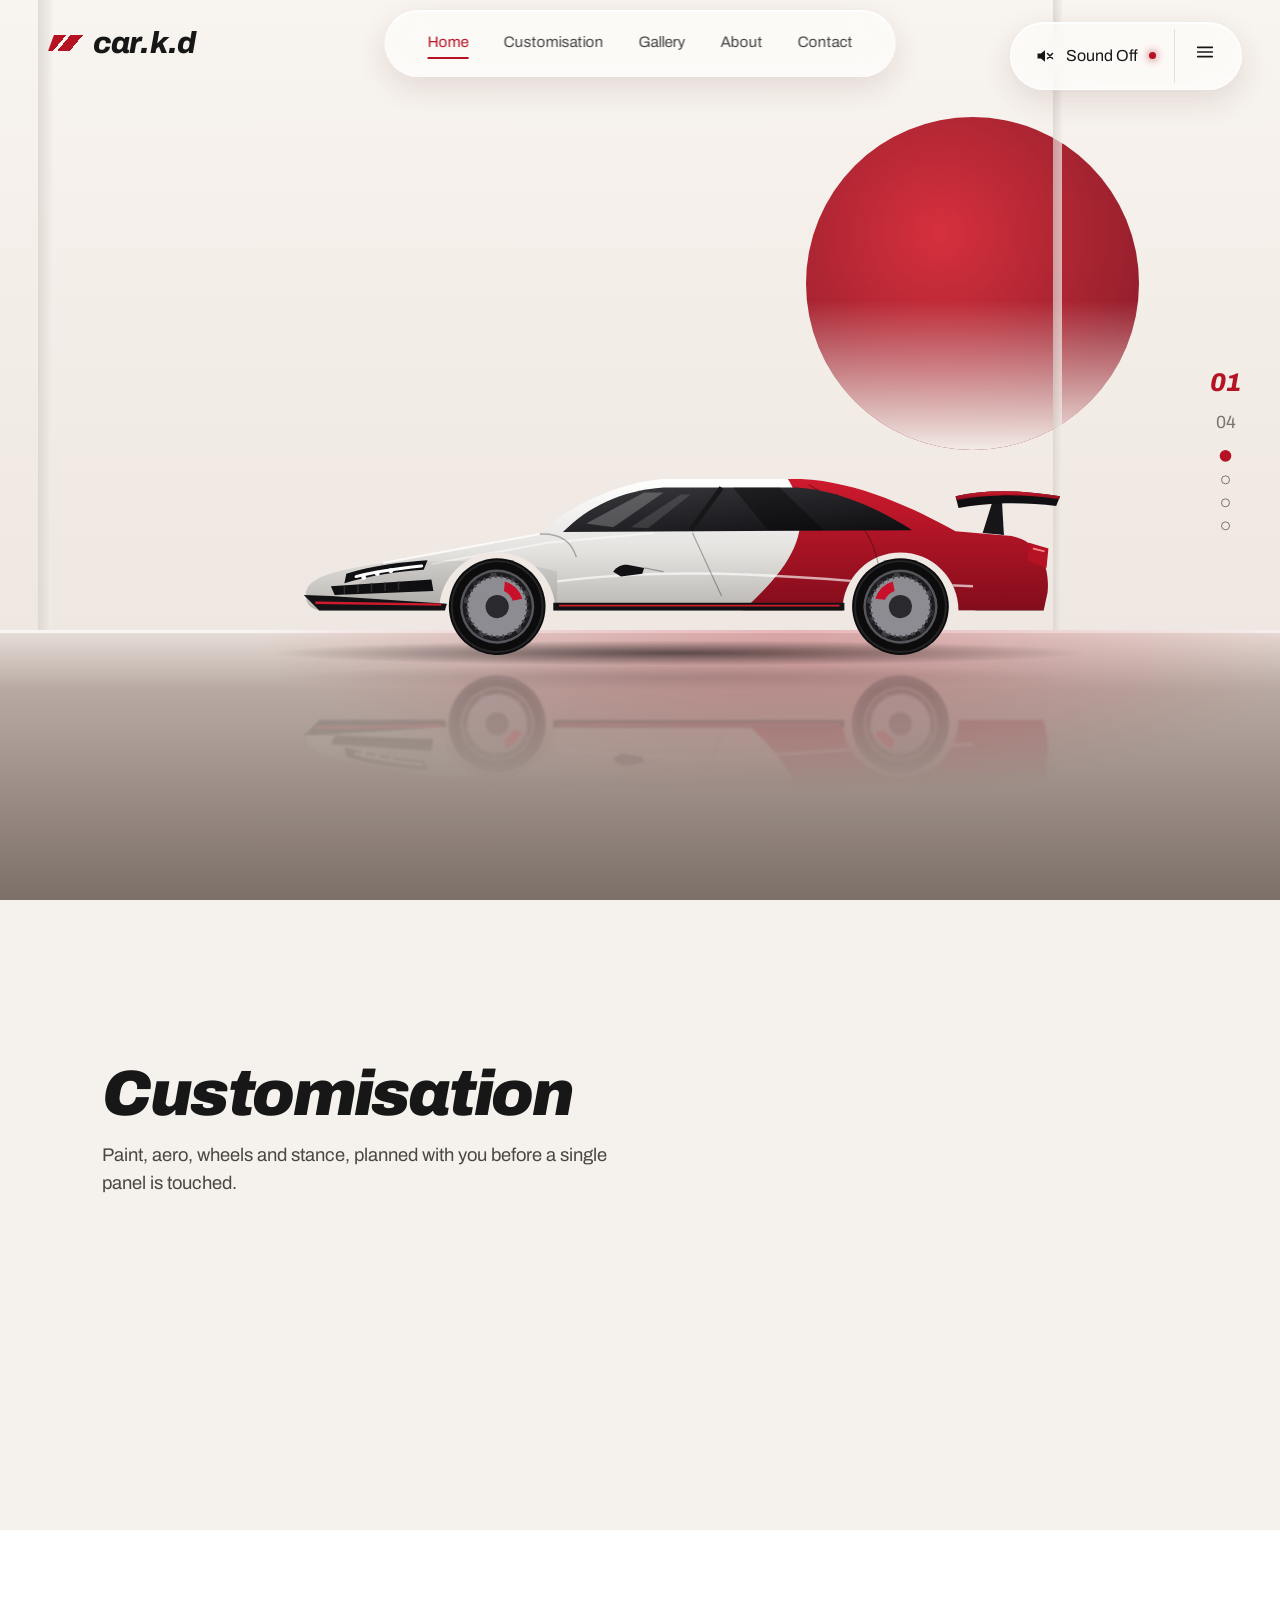
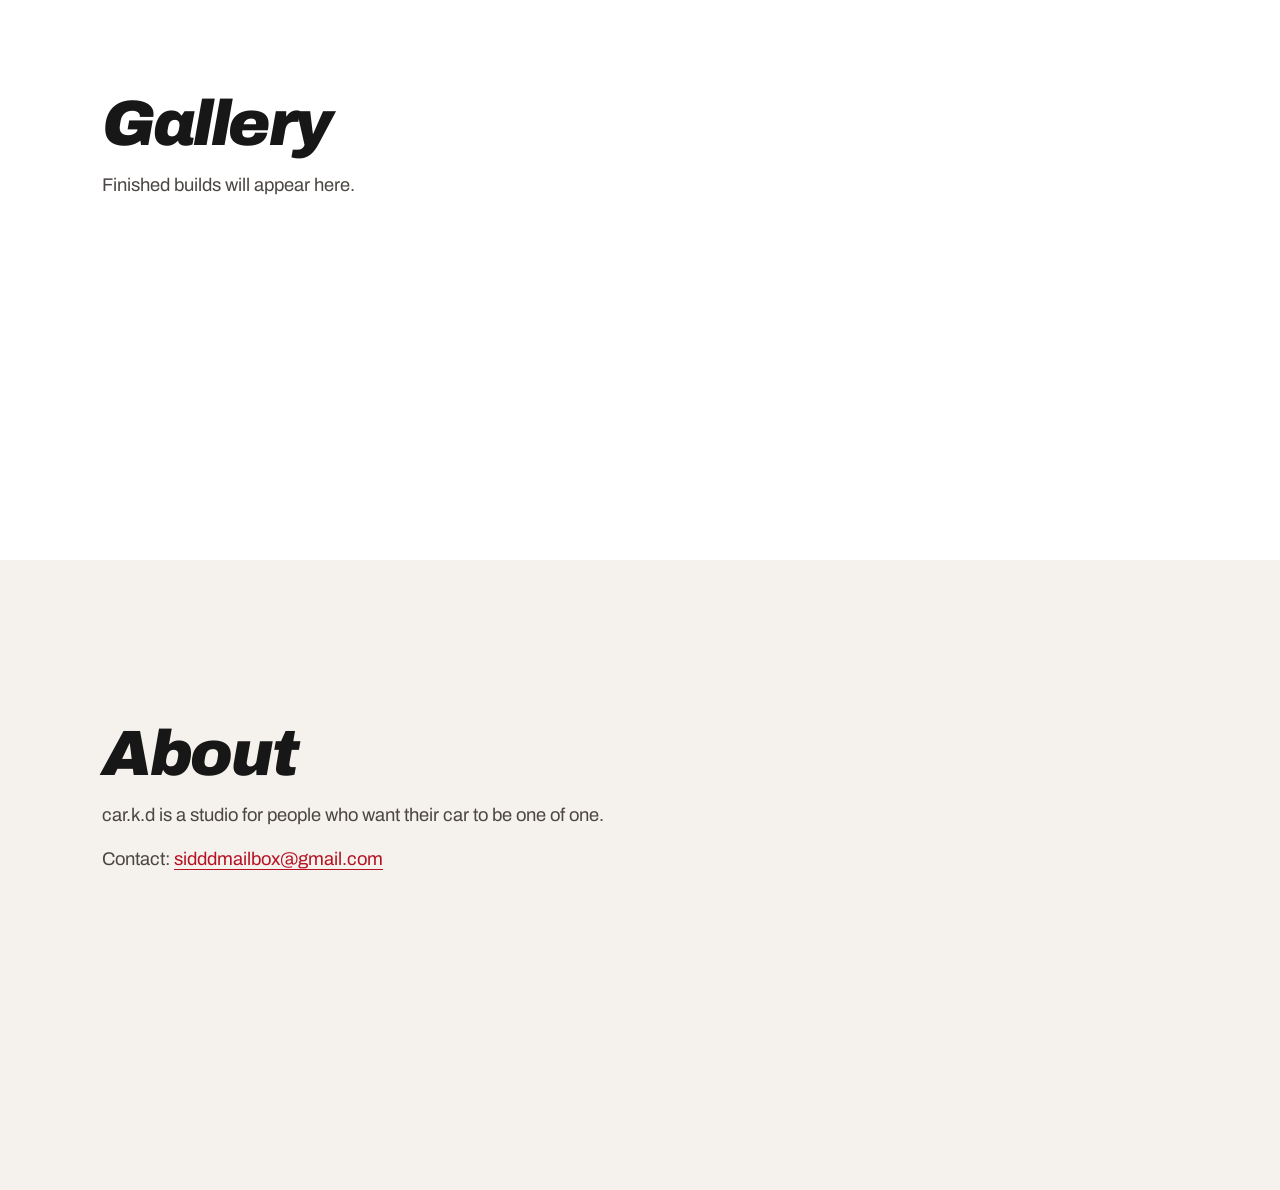
==== car-knovalab-demo/index.html @ 122158b3 "Add files via upload" ====
<!DOCTYPE html>
<html lang="en"><head><meta charset="utf-8"><meta name="viewport" content="width=device-width,initial-scale=1">
<meta name="theme-color" content="#F5F2ED"><link rel="icon" href="assets/favicon.svg" type="image/svg+xml"><link rel="preload" href="assets/car.svg" as="fetch" crossorigin>
<meta property="og:type" content="website"><meta property="og:title" content="car.k.d — Built to stand apart"><meta property="og:description" content="Premium car customisation studio. Transforming ordinary machines into something unmistakably yours."><meta property="og:image" content="assets/hero-reference.png"><meta name="twitter:card" content="summary_large_image">
<title>car.k.d — Built to stand apart</title><meta name="description" content="car.k.d is a premium car customisation studio.">
<link rel="preconnect" href="https://fonts.googleapis.com"><link rel="preconnect" href="https://fonts.gstatic.com" crossorigin>
<link href="https://fonts.googleapis.com/css2?family=Archivo:ital,wght@0,400;0,500;1,800;1,900&family=Archivo+Narrow:wght@500&display=swap" rel="stylesheet">
<link rel="stylesheet" href="style.css"></head>
<body>
<div id="loader" aria-hidden="true"><div class="brand big"><i></i>car.k.d</div><div class="bar"><span></span></div></div>
<header class="top">
<a class="brand" href="#home"><i></i>car.k.d</a>
<nav class="glass nav" aria-label="Main"><a href="#home" class="on">Home</a><a href="#customisation">Customisation</a><a href="#gallery">Gallery</a><a href="#about">About</a><a href="#contact">Contact</a></nav>
</header>
<aside class="glass dock" aria-label="Studio controls">
<button id="sound" class="snd" aria-pressed="false" aria-label="Toggle engine sound" data-audio=""><svg viewBox="0 0 24 24" width="20" height="20" fill="currentColor"><path d="M3 9v6h4l5 4V5L7 9z"/><path id="waves" d="M15 8.5a5 5 0 0 1 0 7M17.5 6a8.5 8.5 0 0 1 0 12" fill="none" stroke="currentColor" stroke-width="1.8" stroke-linecap="round"/><path id="mute" d="M15 9l6 6M21 9l-6 6" stroke="currentColor" stroke-width="1.8" stroke-linecap="round"/></svg><span id="soundLabel">Sound Off</span><b class="live"></b></button>
<button id="menuBtn" class="menu" aria-expanded="false" aria-controls="menu" aria-label="Open menu"><svg viewBox="0 0 24 24" width="22" height="22"><path d="M4 7h16M4 12h16M4 17h16" stroke="currentColor" stroke-width="1.8" stroke-linecap="round"/></svg></button>
</aside>
<div id="menu" class="glass menu-panel" hidden><a href="#home">Home</a><a href="#customisation">Customisation</a><a href="#gallery">Gallery</a><a href="#about">About</a><a href="#contact">Contact</a></div>
<div class="rail" aria-hidden="true"><b id="secNum">01</b><span>04</span><i class="d on"></i><i class="d"></i><i class="d"></i><i class="d"></i></div>

<main>
<section id="home" class="hero" data-sec="0">
<div class="sun"></div><div class="pillar p1"></div><div class="pillar p2"></div><div class="floor"></div>
<div class="copy">
<p class="eyebrow r">Custom&ensp;Upgrade&ensp;Drive</p>
<h1><span class="r">BUILT TO</span><span class="red r">STAND APART.</span></h1>
<p class="sub r">Transforming ordinary machines into something unmistakably yours.</p>
<div class="cta r"><a class="glass btn" href="#customisation">Explore the Craft<i><svg viewBox="0 0 24 24" width="16" height="16"><path d="M9 5l7 7-7 7" fill="none" stroke="#fff" stroke-width="2.4" stroke-linecap="round" stroke-linejoin="round"/></svg></i></a><a class="link" href="#about">Discover more</a></div>
</div>
<div class="stage"><div class="car-wrap" id="carWrap"><div id="car"><img src="assets/car.svg" alt="White and red modified sports coupe" width="900" height="290"></div><div id="car-reflection" aria-hidden="true"></div></div></div>
<div class="glass hud r" aria-label="Vehicle status"><button id="mode" class="cell"><b class="live"></b><small>Drive mode</small><strong id="modeName">Performance</strong></button><div class="cell"><small>Speed</small><strong><span id="speed">0</span> km/h</strong></div><div class="cell"><small>RPM</small><strong id="rpm">800</strong></div></div>
<a class="scroll r" href="#customisation"><span>Scroll to explore</span></a>
</section>
<section id="customisation" class="blk" data-sec="1"><h2>Customisation</h2><p>Paint, aero, wheels and stance, planned with you before a single panel is touched.</p></section>
<section id="gallery" class="blk alt" data-sec="2"><h2>Gallery</h2><p>Finished builds will appear here.</p></section>
<section id="about" class="blk" data-sec="3"><h2>About</h2><p>car.k.d is a studio for people who want their car to be one of one.</p><p id="contact" class="foot">Contact: <a href="mailto:sidddmailbox@gmail.com">sidddmailbox@gmail.com</a></p></section>
</main>
<noscript><style>#loader{display:none}.r{opacity:1;transform:none}</style></noscript>
<script src="script.js" defer></script></body></html>
---- car-knovalab-demo/style.css ----
:root{--ivory:#F5F2ED;--ink:#171717;--red:#B51224;--wine:#6e1420;--grey:#7b746d;--glass:rgba(255,255,255,.55);--bd:rgba(255,255,255,.85)}
*{box-sizing:border-box;margin:0}html{scroll-behavior:smooth}
body{background:var(--ivory);color:var(--ink);font:400 16px/1.5 Archivo,system-ui,sans-serif;overflow-x:hidden}
@media(prefers-reduced-motion:reduce){html{scroll-behavior:auto}}
a{color:inherit;text-decoration:none}button{font:inherit;color:inherit;background:none;border:0;cursor:pointer}
:focus-visible{outline:2px solid var(--red);outline-offset:3px;border-radius:8px}
.glass{background:var(--glass);backdrop-filter:blur(18px) saturate(1.3);-webkit-backdrop-filter:blur(18px) saturate(1.3);border:1px solid var(--bd);box-shadow:0 10px 30px rgba(80,30,30,.12),inset 0 1px 0 #fff,inset 0 -8px 16px rgba(255,255,255,.25)}
.brand{display:flex;align-items:center;gap:.5rem;font:italic 800 1.9rem/1 Archivo;letter-spacing:-.03em}
.brand i{width:34px;height:16px;background:linear-gradient(115deg,var(--red) 0 30%,transparent 30% 40%,var(--red) 40% 70%,transparent 70%);transform:skewX(-20deg)}
.top{position:fixed;inset:0 0 auto;display:flex;align-items:center;justify-content:space-between;padding:28px 4vw;z-index:20;pointer-events:none}
.top>*{pointer-events:auto}
.nav{position:absolute;left:50%;transform:translateX(-50%);display:flex;gap:2.2rem;padding:1.05rem 2.6rem;border-radius:99px;font-size:.95rem}
.nav a{padding:.2rem 0;border-bottom:2px solid transparent;color:#444}.nav a.on{color:var(--red);border-color:var(--red)}
.dock{position:fixed;top:22px;right:3vw;z-index:30;display:flex;align-items:center;border-radius:99px;padding:.35rem}
.snd{display:flex;align-items:center;gap:.7rem;padding:.8rem 1.1rem}.menu{padding:.8rem 1.2rem;border-left:1px solid rgba(0,0,0,.1)}
.live{width:7px;height:7px;border-radius:50%;background:var(--red);box-shadow:0 0 8px var(--red);animation:pulse 1.8s infinite}@keyframes pulse{50%{opacity:.35}}
.snd[aria-pressed=false] #waves,.snd[aria-pressed=true] #mute{display:none}
.menu-panel{position:fixed;top:92px;right:3vw;z-index:30;border-radius:22px;padding:.8rem;display:grid;min-width:210px}.menu-panel[hidden]{display:none}
.menu-panel a{padding:.7rem 1rem;border-radius:12px}.menu-panel a:hover{background:rgba(181,18,36,.08);color:var(--red)}
.rail{position:fixed;right:3vw;top:50%;transform:translateY(-50%);z-index:15;display:grid;justify-items:center;gap:.9rem;color:var(--grey);font-size:1.1rem}
.rail b{color:var(--red);font:italic 800 1.6rem Archivo}.rail .d{width:9px;height:9px;border-radius:50%;border:1.5px solid var(--grey);transition:.3s}.rail .d.on{background:var(--red);border-color:var(--red);transform:scale(1.3)}
.hero{position:relative;height:100vh;min-height:640px;overflow:hidden;background:linear-gradient(#f8f4ef,#efe7e1 70%)}
.sun{position:absolute;right:11vw;top:13vh;width:min(26vw,420px);aspect-ratio:1;border-radius:50%;background:radial-gradient(circle at 40% 35%,#d4202f,#8f0e1d 70%);opacity:.92;filter:blur(.4px)}
.sun::after{content:"";position:absolute;inset:0;border-radius:50%;background:linear-gradient(transparent 55%,#f3ece6 100%)}
.pillar{position:absolute;top:0;bottom:30vh;width:14px;background:linear-gradient(90deg,#d8d1ca,#f2ede8);opacity:.7}.p1{left:3vw}.p2{right:17vw;width:9px}
.floor{position:absolute;inset:auto 0 0;height:30vh;background:linear-gradient(#e9dfd9 0,#b8aaa3 22%,#7d7069 100%);box-shadow:inset 0 3px 0 rgba(255,255,255,.7)}
.floor::before{content:"";position:absolute;inset:0;background:radial-gradient(60% 90% at 62% 0,rgba(181,18,36,.28),transparent 70%)}
.copy{position:absolute;left:4vw;top:19vh;z-index:3;max-width:min(52vw,760px)}
.eyebrow{font:500 .85rem 'Archivo Narrow',Archivo;letter-spacing:.5em;text-transform:uppercase;color:#4b4642;margin-bottom:1rem}
h1{font:italic 900 clamp(3.4rem,8.4vw,8.4rem)/.9 Archivo;letter-spacing:-.045em}h1 span{display:block}.red{color:var(--red)}
.sub{margin-top:1.6rem;max-width:23rem;font-size:1.3rem;line-height:1.35;color:#3a3532}
.cta{display:flex;align-items:center;gap:1.8rem;margin-top:2.2rem}
.btn{display:flex;align-items:center;gap:1.6rem;padding:.8rem .8rem .8rem 2rem;border-radius:99px;font-weight:500}
.btn i{display:grid;place-items:center;width:42px;height:42px;border-radius:50%;background:var(--red);transition:transform .25s}.btn:hover i{transform:translateX(4px)}
.link{border-bottom:1px solid currentColor;padding-bottom:2px;color:#4b4642}
.stage{position:absolute;inset:0;z-index:2;pointer-events:none}
.car-wrap{position:absolute;right:-1vw;bottom:calc(30vh - 38px);width:min(68vw,1150px);will-change:transform}
#car svg,#car-reflection svg{display:block;width:100%;height:auto}
#car{transform-origin:70% 100%}
#car-reflection{position:absolute;left:0;right:0;top:calc(100% - 6px);transform:scaleY(-1);opacity:.26;filter:blur(1.2px);-webkit-mask-image:linear-gradient(transparent 55%,#000);mask-image:linear-gradient(transparent 55%,#000)}
.hud{position:absolute;left:3.5vw;bottom:7.5vh;z-index:4;display:flex;border-radius:99px;padding:.7rem 1.2rem}
.cell{display:grid;gap:0;padding:.2rem 1.5rem;text-align:left;border-left:1px solid rgba(0,0,0,.1);position:relative}.cell:first-child{border:0;padding-left:1.6rem}
.cell small{font-size:.68rem;color:var(--grey);letter-spacing:.08em;text-transform:uppercase}.cell strong{font-weight:500;font-variant-numeric:tabular-nums}
.cell .live{position:absolute;left:0;top:50%}
.scroll{position:absolute;left:50%;bottom:3vh;transform:translateX(-50%);z-index:4;display:flex;align-items:center;gap:1.4rem;width:min(60vw,820px);font-size:.72rem;letter-spacing:.3em;text-transform:uppercase;color:#f2e9e4}
.scroll::before,.scroll::after{content:"";flex:1;height:1px;background:rgba(255,255,255,.55)}.scroll::after{background:linear-gradient(90deg,rgba(255,255,255,.55),var(--red))}
.blk{min-height:70vh;padding:18vh 8vw 10vh;display:grid;align-content:start;gap:1rem}.blk.alt{background:#fff}
.blk h2{font:italic 900 clamp(2.4rem,5vw,4.5rem)/1 Archivo;letter-spacing:-.04em}.blk p{max-width:34rem;color:#4b4642;font-size:1.15rem}.foot a{color:var(--red);border-bottom:1px solid}
/* load + reveal */
#loader{position:fixed;inset:0;z-index:100;background:var(--ivory);display:grid;place-content:center;gap:1.4rem;justify-items:center;transition:opacity .5s,visibility .5s}
#loader.out{opacity:0;visibility:hidden}.brand.big{font-size:3rem}
.bar{width:140px;height:2px;background:rgba(0,0,0,.1);overflow:hidden}.bar span{display:block;height:100%;width:40%;background:var(--red);animation:ld 1s infinite ease-in-out}@keyframes ld{from{transform:translateX(-100%)}to{transform:translateX(260%)}}
.r{opacity:0;transform:translateY(22px);transition:opacity .8s cubic-bezier(.2,.7,.2,1),transform .8s cubic-bezier(.2,.7,.2,1)}
.typed .r{opacity:1;transform:none}.typed h1 span:nth-child(2){transition-delay:.12s}.typed .sub{transition-delay:.25s}.typed .cta{transition-delay:.38s}.typed .hud{transition-delay:.5s}.typed .scroll{transition-delay:.6s}
.noanim .r,.noanim #loader{transition:none}
@media(max-width:900px){
.nav{display:none}.rail{display:none}.top{padding:20px 5vw}.brand{font-size:1.5rem}
.copy{top:14vh;max-width:90vw}h1{font-size:clamp(3rem,15vw,5.5rem)}.sub{font-size:1.05rem;margin-top:1rem}.cta{margin-top:1.4rem}
.car-wrap{width:132vw;right:-24vw;bottom:calc(30vh - 20px)}.sun{width:52vw;right:-8vw;top:30vh}
.snd span{display:none}.snd{padding:.75rem .9rem}.hud{left:50%;transform:translateX(-50%);bottom:9vh;padding:.5rem .4rem;white-space:nowrap}.typed .hud{transform:translateX(-50%)}.hud.r{transform:translate(-50%,22px)}.cell{padding:.1rem .9rem}
.scroll{width:80vw}}

#car img{display:block;width:100%;height:auto}
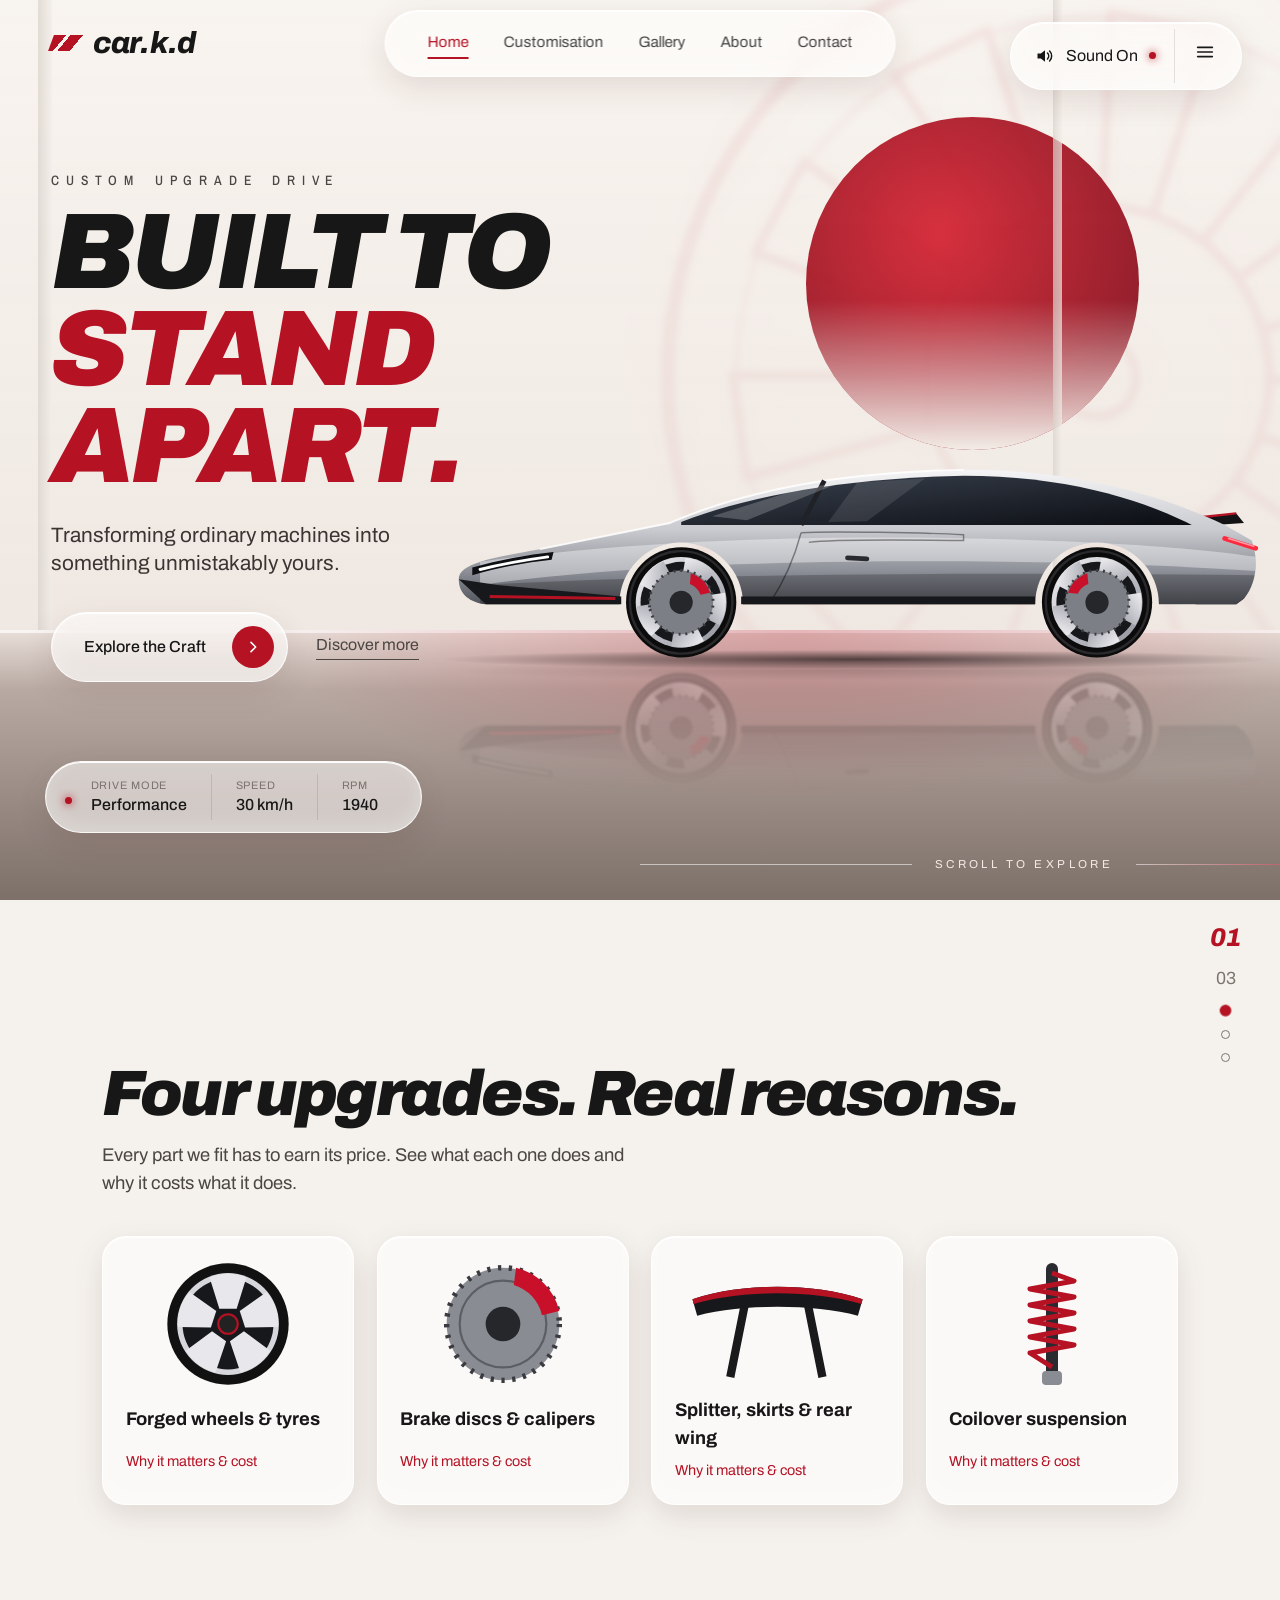
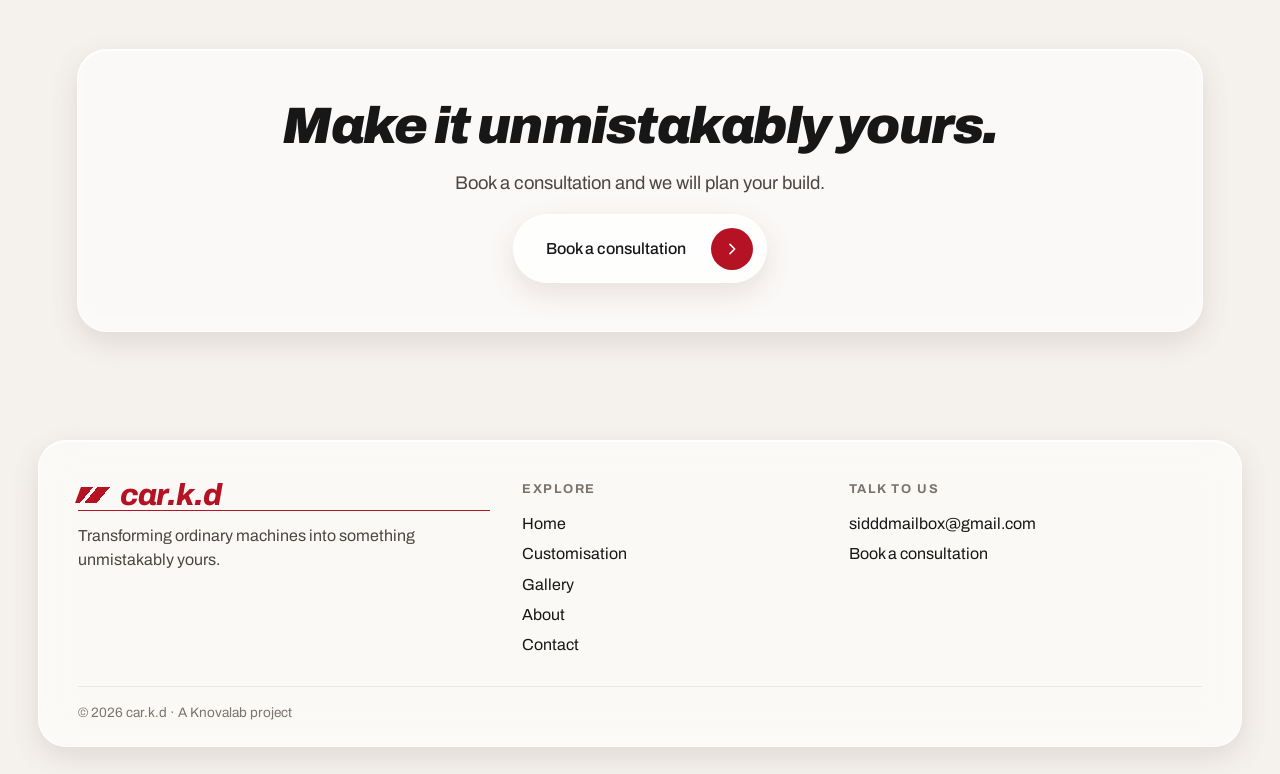
==== commit f6103a3e: "Add files via upload" ====
--- a/car-knovalab-demo/index.html
+++ b/car-knovalab-demo/index.html
@@ -1,40 +1,26 @@
 <!DOCTYPE html>
-<html lang="en"><head><meta charset="utf-8"><meta name="viewport" content="width=device-width,initial-scale=1">
-<meta name="theme-color" content="#F5F2ED"><link rel="icon" href="assets/favicon.svg" type="image/svg+xml"><link rel="preload" href="assets/car.svg" as="fetch" crossorigin>
-<meta property="og:type" content="website"><meta property="og:title" content="car.k.d — Built to stand apart"><meta property="og:description" content="Premium car customisation studio. Transforming ordinary machines into something unmistakably yours."><meta property="og:image" content="assets/hero-reference.png"><meta name="twitter:card" content="summary_large_image">
-<title>car.k.d — Built to stand apart</title><meta name="description" content="car.k.d is a premium car customisation studio.">
+<html lang="en"><head><meta charset="utf-8"><meta name="viewport" content="width=device-width,initial-scale=1,viewport-fit=cover">
+<title>car.k.d — Built to stand apart</title><meta name="description" content="Premium car customisation studio. Transforming ordinary machines into something unmistakably yours."><meta name="theme-color" content="#F5F2ED">
+<link rel="icon" href="assets/favicon.svg" type="image/svg+xml">
+<meta property="og:type" content="website"><meta property="og:title" content="car.k.d — Built to stand apart"><meta property="og:description" content="Premium car customisation studio. Transforming ordinary machines into something unmistakably yours."><meta property="og:image" content="assets/hero-reference.png">
 <link rel="preconnect" href="https://fonts.googleapis.com"><link rel="preconnect" href="https://fonts.gstatic.com" crossorigin>
 <link href="https://fonts.googleapis.com/css2?family=Archivo:ital,wght@0,400;0,500;1,800;1,900&family=Archivo+Narrow:wght@500&display=swap" rel="stylesheet">
-<link rel="stylesheet" href="style.css"></head>
-<body>
-<div id="loader" aria-hidden="true"><div class="brand big"><i></i>car.k.d</div><div class="bar"><span></span></div></div>
-<header class="top">
-<a class="brand" href="#home"><i></i>car.k.d</a>
-<nav class="glass nav" aria-label="Main"><a href="#home" class="on">Home</a><a href="#customisation">Customisation</a><a href="#gallery">Gallery</a><a href="#about">About</a><a href="#contact">Contact</a></nav>
-</header>
-<aside class="glass dock" aria-label="Studio controls">
-<button id="sound" class="snd" aria-pressed="false" aria-label="Toggle engine sound" data-audio=""><svg viewBox="0 0 24 24" width="20" height="20" fill="currentColor"><path d="M3 9v6h4l5 4V5L7 9z"/><path id="waves" d="M15 8.5a5 5 0 0 1 0 7M17.5 6a8.5 8.5 0 0 1 0 12" fill="none" stroke="currentColor" stroke-width="1.8" stroke-linecap="round"/><path id="mute" d="M15 9l6 6M21 9l-6 6" stroke="currentColor" stroke-width="1.8" stroke-linecap="round"/></svg><span id="soundLabel">Sound Off</span><b class="live"></b></button>
-<button id="menuBtn" class="menu" aria-expanded="false" aria-controls="menu" aria-label="Open menu"><svg viewBox="0 0 24 24" width="22" height="22"><path d="M4 7h16M4 12h16M4 17h16" stroke="currentColor" stroke-width="1.8" stroke-linecap="round"/></svg></button>
-</aside>
-<div id="menu" class="glass menu-panel" hidden><a href="#home">Home</a><a href="#customisation">Customisation</a><a href="#gallery">Gallery</a><a href="#about">About</a><a href="#contact">Contact</a></div>
-<div class="rail" aria-hidden="true"><b id="secNum">01</b><span>04</span><i class="d on"></i><i class="d"></i><i class="d"></i><i class="d"></i></div>
-
-<main>
-<section id="home" class="hero" data-sec="0">
-<div class="sun"></div><div class="pillar p1"></div><div class="pillar p2"></div><div class="floor"></div>
-<div class="copy">
-<p class="eyebrow r">Custom&ensp;Upgrade&ensp;Drive</p>
-<h1><span class="r">BUILT TO</span><span class="red r">STAND APART.</span></h1>
-<p class="sub r">Transforming ordinary machines into something unmistakably yours.</p>
-<div class="cta r"><a class="glass btn" href="#customisation">Explore the Craft<i><svg viewBox="0 0 24 24" width="16" height="16"><path d="M9 5l7 7-7 7" fill="none" stroke="#fff" stroke-width="2.4" stroke-linecap="round" stroke-linejoin="round"/></svg></i></a><a class="link" href="#about">Discover more</a></div>
-</div>
-<div class="stage"><div class="car-wrap" id="carWrap"><div id="car"><img src="assets/car.svg" alt="White and red modified sports coupe" width="900" height="290"></div><div id="car-reflection" aria-hidden="true"></div></div></div>
-<div class="glass hud r" aria-label="Vehicle status"><button id="mode" class="cell"><b class="live"></b><small>Drive mode</small><strong id="modeName">Performance</strong></button><div class="cell"><small>Speed</small><strong><span id="speed">0</span> km/h</strong></div><div class="cell"><small>RPM</small><strong id="rpm">800</strong></div></div>
-<a class="scroll r" href="#customisation"><span>Scroll to explore</span></a>
-</section>
-<section id="customisation" class="blk" data-sec="1"><h2>Customisation</h2><p>Paint, aero, wheels and stance, planned with you before a single panel is touched.</p></section>
-<section id="gallery" class="blk alt" data-sec="2"><h2>Gallery</h2><p>Finished builds will appear here.</p></section>
-<section id="about" class="blk" data-sec="3"><h2>About</h2><p>car.k.d is a studio for people who want their car to be one of one.</p><p id="contact" class="foot">Contact: <a href="mailto:sidddmailbox@gmail.com">sidddmailbox@gmail.com</a></p></section>
-</main>
-<noscript><style>#loader{display:none}.r{opacity:1;transform:none}</style></noscript>
-<script src="script.js" defer></script></body></html>
+<link rel="stylesheet" href="style.css"><noscript><style>.r,.rv{opacity:1!important;transform:none!important}#loader{display:none}</style></noscript></head>
+<body><div id="loader" aria-hidden="true"><div class="brand big"><i></i>car.k.d</div><div class="bar"><span></span></div></div><div class="bgtire" aria-hidden="true"><svg viewBox="-110 -110 220 220"><g class="bgspin"><circle r="100" fill="none" stroke="#B51224" stroke-width="3"/><circle r="84" fill="none" stroke="#B51224" stroke-width="1.2" opacity=".6"/><circle r="40" fill="none" stroke="#B51224" stroke-width="2"/><path transform="rotate(0)" d="M-6 -40L-12 -84L12 -84L6 -40Z" fill="none" stroke="#B51224" stroke-width="2"/><path transform="rotate(36)" d="M-6 -40L-12 -84L12 -84L6 -40Z" fill="none" stroke="#B51224" stroke-width="2"/><path transform="rotate(72)" d="M-6 -40L-12 -84L12 -84L6 -40Z" fill="none" stroke="#B51224" stroke-width="2"/><path transform="rotate(108)" d="M-6 -40L-12 -84L12 -84L6 -40Z" fill="none" stroke="#B51224" stroke-width="2"/><path transform="rotate(144)" d="M-6 -40L-12 -84L12 -84L6 -40Z" fill="none" stroke="#B51224" stroke-width="2"/><path transform="rotate(180)" d="M-6 -40L-12 -84L12 -84L6 -40Z" fill="none" stroke="#B51224" stroke-width="2"/><path transform="rotate(216)" d="M-6 -40L-12 -84L12 -84L6 -40Z" fill="none" stroke="#B51224" stroke-width="2"/><path transform="rotate(252)" d="M-6 -40L-12 -84L12 -84L6 -40Z" fill="none" stroke="#B51224" stroke-width="2"/><path transform="rotate(288)" d="M-6 -40L-12 -84L12 -84L6 -40Z" fill="none" stroke="#B51224" stroke-width="2"/><path transform="rotate(324)" d="M-6 -40L-12 -84L12 -84L6 -40Z" fill="none" stroke="#B51224" stroke-width="2"/><circle r="9" fill="none" stroke="#B51224" stroke-width="2"/></g></svg></div>
+<header class="top"><a class="brand" href="index.html"><i></i>car.k.d</a><nav class="glass nav" aria-label="Main"><a href="index.html" class=on>Home</a><a href="customisation.html">Customisation</a><a href="gallery.html">Gallery</a><a href="about.html">About</a><a href="contact.html">Contact</a></nav></header>
+<aside class="glass dock" aria-label="Studio controls"><button id="sound" class="snd" aria-pressed="true" aria-label="Toggle engine sound"><svg viewBox="0 0 24 24" width="20" height="20" fill="currentColor"><path d="M3 9v6h4l5 4V5L7 9z"/><path id="waves" d="M15 8.5a5 5 0 0 1 0 7M17.5 6a8.5 8.5 0 0 1 0 12" fill="none" stroke="currentColor" stroke-width="1.8" stroke-linecap="round"/><path id="mute" d="M15 9l6 6M21 9l-6 6" stroke="currentColor" stroke-width="1.8" stroke-linecap="round"/></svg><span id="soundLabel">Sound On</span><b class="live"></b></button><button id="menuBtn" class="menu" aria-expanded="false" aria-controls="menu" aria-label="Open menu"><svg viewBox="0 0 24 24" width="22" height="22"><path d="M4 7h16M4 12h16M4 17h16" stroke="currentColor" stroke-width="1.8" stroke-linecap="round"/></svg></button></aside>
+<div id="menu" class="glass menu-panel" hidden><a href="index.html">Home</a><a href="customisation.html">Customisation</a><a href="gallery.html">Gallery</a><a href="about.html">About</a><a href="contact.html">Contact</a></div>
+<main class="page"><div class="rail" aria-hidden="true"><b id="secNum">01</b><span>03</span><i class="d on"></i><i class="d"></i><i class="d"></i></div>
+<section id="home" class="hero" data-sec="0"><div class="sun"></div><div class="pillar p1"></div><div class="pillar p2"></div><div class="floor"></div>
+<div class="copy"><p class="eyebrow r">Custom&ensp;Upgrade&ensp;Drive</p><h1><span class="r">BUILT TO</span><span class="red r">STAND APART.</span></h1><p class="sub r">Transforming ordinary machines into something unmistakably yours.</p>
+<div class="cta r"><a class="glass btn" href="customisation.html">Explore the Craft<i><svg viewBox="0 0 24 24" width="16" height="16"><path d="M9 5l7 7-7 7" fill="none" stroke="#fff" stroke-width="2.4" stroke-linecap="round" stroke-linejoin="round"/></svg></i></a><a class="link" href="about.html">Discover more</a></div></div>
+<div class="stage"><div class="car-wrap" id="carWrap"><div id="car"><img src="assets/car.svg" alt="Silver fastback coupe" width="900" height="300"></div><div id="car-reflection" aria-hidden="true"></div></div></div>
+<div class="glass hud r"><button id="mode" class="cell"><b class="live"></b><small>Drive mode</small><strong id="modeName">Performance</strong></button><div class="cell"><small>Speed</small><strong><span id="speed">0</span> km/h</strong></div><div class="cell"><small>RPM</small><strong id="rpm">800</strong></div></div>
+<a class="scroll r" href="#parts"><span>Scroll to explore</span></a></section>
+<section id="parts" class="blk" data-sec="1"><h2 class="rv">Four upgrades. Real reasons.</h2><p class="rv">Every part we fit has to earn its price. See what each one does and why it costs what it does.</p><div class="tgrid"><a class="glass tcard rv" href="customisation.html#wheels"><div class="tart rot"><svg viewBox="-60 -60 120 120"><g class="rot"><circle r="56" fill="#111"/><circle r="47" fill="#d6d7dc"/><circle r="42" fill="#17181b"/><path transform="rotate(0)" d="M-8 -14L-17 -43A45 45 0 0 1 17 -43L8 -14Z" fill="#e8e8ec"/><path transform="rotate(72)" d="M-8 -14L-17 -43A45 45 0 0 1 17 -43L8 -14Z" fill="#e8e8ec"/><path transform="rotate(144)" d="M-8 -14L-17 -43A45 45 0 0 1 17 -43L8 -14Z" fill="#e8e8ec"/><path transform="rotate(216)" d="M-8 -14L-17 -43A45 45 0 0 1 17 -43L8 -14Z" fill="#e8e8ec"/><path transform="rotate(288)" d="M-8 -14L-17 -43A45 45 0 0 1 17 -43L8 -14Z" fill="#e8e8ec"/><circle r="9" fill="#222" stroke="#B51224" stroke-width="2"/></g></svg></div><h3>Forged wheels &amp; tyres</h3><span>Why it matters &amp; cost</span></a><a class="glass tcard rv" href="customisation.html#brakes"><div class="tart rot"><svg viewBox="-60 -60 120 120"><g class="rot"><circle r="52" fill="#8a8c93"/><circle r="52" fill="none" stroke="#3a3b40" stroke-width="5" stroke-dasharray="3 7"/><circle r="40" fill="none" stroke="#5c5e65" stroke-width="2"/><circle r="16" fill="#26272b"/></g><path d="M12 -52A54 54 0 0 1 52 -12L36 -8A38 38 0 0 0 10 -36Z" fill="#c8102a"/></svg></div><h3>Brake discs &amp; calipers</h3><span>Why it matters &amp; cost</span></a><a class="glass tcard rv" href="customisation.html#aero"><div class="tart flt"><svg viewBox="0 0 160 110"><path d="M40 100L52 40M118 100L106 40" stroke="#1a1a1d" stroke-width="7"/><path d="M8 34C50 20 110 20 152 34L148 48C110 38 50 38 12 48Z" fill="#17181b"/><path d="M8 34C50 20 110 20 152 34L151 38C110 26 50 26 9 38Z" fill="#B51224"/></svg></div><h3>Splitter, skirts &amp; rear wing</h3><span>Why it matters &amp; cost</span></a><a class="glass tcard rv" href="customisation.html#suspension"><div class="tart flt"><svg viewBox="0 0 120 130"><rect x="54" y="4" width="12" height="122" rx="6" fill="#2a2b30"/><path d="M60 14L82 22L38 30L82 38L38 46L82 54L38 62L82 70L38 78L82 86L38 94L60 108" fill="none" stroke="#B51224" stroke-width="5" stroke-linejoin="round"/><rect x="50" y="112" width="20" height="14" rx="4" fill="#8a8c93"/></svg></div><h3>Coilover suspension</h3><span>Why it matters &amp; cost</span></a></div></section>
+<section class="blk cta-band" data-sec="2"><div class="glass band rv"><h2>Make it unmistakably yours.</h2><p>Book a consultation and we will plan your build.</p><a class="glass btn" href="contact.html">Book a consultation<i><svg viewBox="0 0 24 24" width="16" height="16"><path d="M9 5l7 7-7 7" fill="none" stroke="#fff" stroke-width="2.4" stroke-linecap="round" stroke-linejoin="round"/></svg></i></a></div></section></main>
+<footer class="glass foot"><div class="fgrid"><div><a class="brand" href="index.html"><i></i>car.k.d</a><p>Transforming ordinary machines into something unmistakably yours.</p></div>
+<div><h4>Explore</h4><a href="index.html">Home</a><a href="customisation.html">Customisation</a><a href="gallery.html">Gallery</a><a href="about.html">About</a><a href="contact.html">Contact</a></div>
+<div><h4>Talk to us</h4><a href="mailto:sidddmailbox@gmail.com">sidddmailbox@gmail.com</a><a href="contact.html">Book a consultation</a></div></div>
+<p class="copy2">&copy; 2026 car.k.d &middot; A Knovalab project</p></footer>
+<script src="script.js" defer></script></body></html>
--- a/car-knovalab-demo/style.css
+++ b/car-knovalab-demo/style.css
@@ -61,3 +61,43 @@
 .scroll{width:80vw}}
 
 #car img{display:block;width:100%;height:auto}
+/* ===== v2: multi-page, parts, bg tire, footer, responsive ===== */
+.hero{background:linear-gradient(rgba(248,244,239,.82),rgba(239,231,225,.9) 70%)}
+main.page{position:relative;z-index:1;animation:pin .7s cubic-bezier(.2,.7,.2,1) both}@keyframes pin{from{opacity:0;transform:translateY(14px)}}
+body.leaving main.page,body.leaving footer{opacity:0;transform:translateY(-10px);transition:.28s}
+.bgtire{position:fixed;z-index:0;right:-22vmin;top:50%;width:105vmin;height:105vmin;margin-top:-52vmin;filter:blur(3.5px) drop-shadow(0 0 22px rgba(181,18,36,.35));opacity:.4;pointer-events:none}
+.bgtire svg{width:100%;height:100%}
+.top,.dock,.rail{z-index:40}.dock{z-index:50}
+.foot{position:relative;z-index:1;margin:6vh 3vw 3vh;border-radius:28px;padding:2.4rem 2.4rem 1.4rem}
+.fgrid{display:grid;grid-template-columns:1.4fr 1fr 1.2fr;gap:2rem}.foot p{color:#4b4642;margin-top:.8rem;max-width:22rem}
+.foot h4{font-size:.8rem;letter-spacing:.12em;text-transform:uppercase;color:var(--grey);margin-bottom:.6rem}
+footer.foot a:not(.brand){display:block;padding:.2rem 0;color:var(--ink);border:0;overflow-wrap:anywhere}footer.foot a:not(.brand):hover{color:var(--red)}
+.foot .copy2{max-width:none;margin-top:1.6rem;padding-top:1rem;border-top:1px solid rgba(0,0,0,.08);font-size:.85rem;color:var(--grey)}
+.ph{padding:21vh 8vw 4vh}.ph h1{font-size:clamp(2.8rem,8vw,7rem)}.ph p{max-width:36rem;margin-top:1.2rem;font-size:1.2rem;color:#3a3532}
+.rv{opacity:0;transform:translateY(34px);transition:opacity .9s cubic-bezier(.2,.7,.2,1),transform .9s cubic-bezier(.2,.7,.2,1)}.rv.in{opacity:1;transform:none}
+.part{display:grid;grid-template-columns:1fr 1fr;align-items:center;gap:5vw;padding:7vh 8vw}.part.flip .part-art{order:2}
+.part-art{position:relative;display:grid;place-items:center;aspect-ratio:1;max-width:460px;width:100%;margin:auto}
+.part-art svg{width:78%;height:auto;position:relative;filter:drop-shadow(0 24px 24px rgba(60,20,20,.3))}
+.halo{position:absolute;inset:8%;border-radius:50%;border:2px solid rgba(181,18,36,.35);box-shadow:inset 0 0 40px rgba(181,18,36,.12)}
+.rot svg .rot,.rot .rot{animation:spin 14s linear infinite;transform-box:fill-box;transform-origin:center}
+.flt svg{animation:flt 5s ease-in-out infinite}.rot svg{animation:flt 6s ease-in-out infinite}
+@keyframes spin{to{transform:rotate(360deg)}}@keyframes flt{50%{transform:translateY(-16px) rotate(-1.5deg)}}
+.pcard{border-radius:26px;padding:2rem 2.2rem}.pcard h2{font:italic 900 clamp(1.8rem,3vw,2.6rem)/1.05 Archivo;letter-spacing:-.03em;margin:.5rem 0 1rem}
+.pcard h3{font-size:.8rem;letter-spacing:.1em;text-transform:uppercase;color:var(--red);margin:1.1rem 0 .3rem}.pcard p{color:#3a3532}.idx{font-size:.85rem;color:var(--grey)}
+.price{margin-top:1.4rem;padding-top:1rem;border-top:1px solid rgba(0,0,0,.1);display:grid}.price small{color:var(--grey)}.price strong{font:italic 800 1.7rem Archivo;color:var(--red)}
+.cta-band{padding:6vh 6vw;min-height:0}.band{border-radius:30px;padding:3rem;text-align:center;display:grid;justify-items:center;gap:1rem}.band h2{font:italic 900 clamp(2rem,4vw,3.4rem) Archivo;letter-spacing:-.03em}.band p{max-width:30rem}
+.tgrid,.gal{display:grid;grid-template-columns:repeat(auto-fit,minmax(240px,1fr));gap:1.4rem}.blk .tgrid{max-width:none;margin-top:1.4rem}.gal{padding:2vh 8vw}
+.tcard{border-radius:24px;padding:1.4rem;display:grid;gap:.5rem;transition:transform .3s}.tcard:hover{transform:translateY(-6px)}.tcard h3{font-size:1.15rem}.tcard span{color:var(--red);font-size:.9rem}
+.tart{height:130px;display:grid;place-items:center}.tart svg{height:100%;width:auto;animation:flt 5s ease-in-out infinite}
+.gcard{border-radius:24px;padding:1.2rem;margin:0;display:grid;gap:.8rem}.gcard img{width:100%;height:auto;animation:flt 6s ease-in-out infinite}.gcard figcaption{display:grid}.gcard span{color:var(--grey);font-size:.92rem}
+.two{display:grid;grid-template-columns:repeat(auto-fit,minmax(300px,1fr));gap:1.6rem;padding:2vh 8vw}.steps{padding-left:1.1rem;display:grid;gap:.8rem;color:#3a3532}
+#cform{display:grid;gap:1rem}#cform label{display:grid;gap:.35rem;font-weight:500;font-size:.92rem}
+#cform input,#cform textarea{font:inherit;padding:.85rem 1rem;border-radius:14px;border:1px solid rgba(0,0,0,.14);background:rgba(255,255,255,.7);width:100%}
+#cform .btn{justify-self:start}.note{color:var(--red);min-height:1.2em}.ul{color:var(--red);border-bottom:1px solid}
+.bgspin{transform-box:view-box;transform-origin:center}
+@media(max-width:1100px){.nav{display:none}.brand{font-size:1.6rem}.rail{display:none}.car-wrap{width:88vw;right:3vw}.hero .copy{max-width:80vw}}
+@media(max-width:820px){.part{grid-template-columns:1fr;padding:5vh 6vw}.part.flip .part-art{order:0}.part-art{max-width:300px}.fgrid{grid-template-columns:1fr}.foot{padding:1.6rem}.ph{padding:17vh 6vw 3vh}.two,.gal{padding:2vh 6vw}.bgtire{opacity:.3;right:-45vmin}
+.car-wrap{width:130vw;right:-22vw}.band{padding:2rem 1.2rem}}
+@media(max-width:480px){.hud .cell:nth-child(n+2) small{display:none}.dock{top:14px;right:12px}.top{padding:16px 14px}.pcard{padding:1.4rem}}
+@media(hover:none){.tcard:hover{transform:none}}
+@media(prefers-reduced-motion:reduce){.rot .rot,.rot svg,.flt svg,.tart svg,.gcard img,main.page{animation:none}.rv{opacity:1;transform:none;transition:none}}
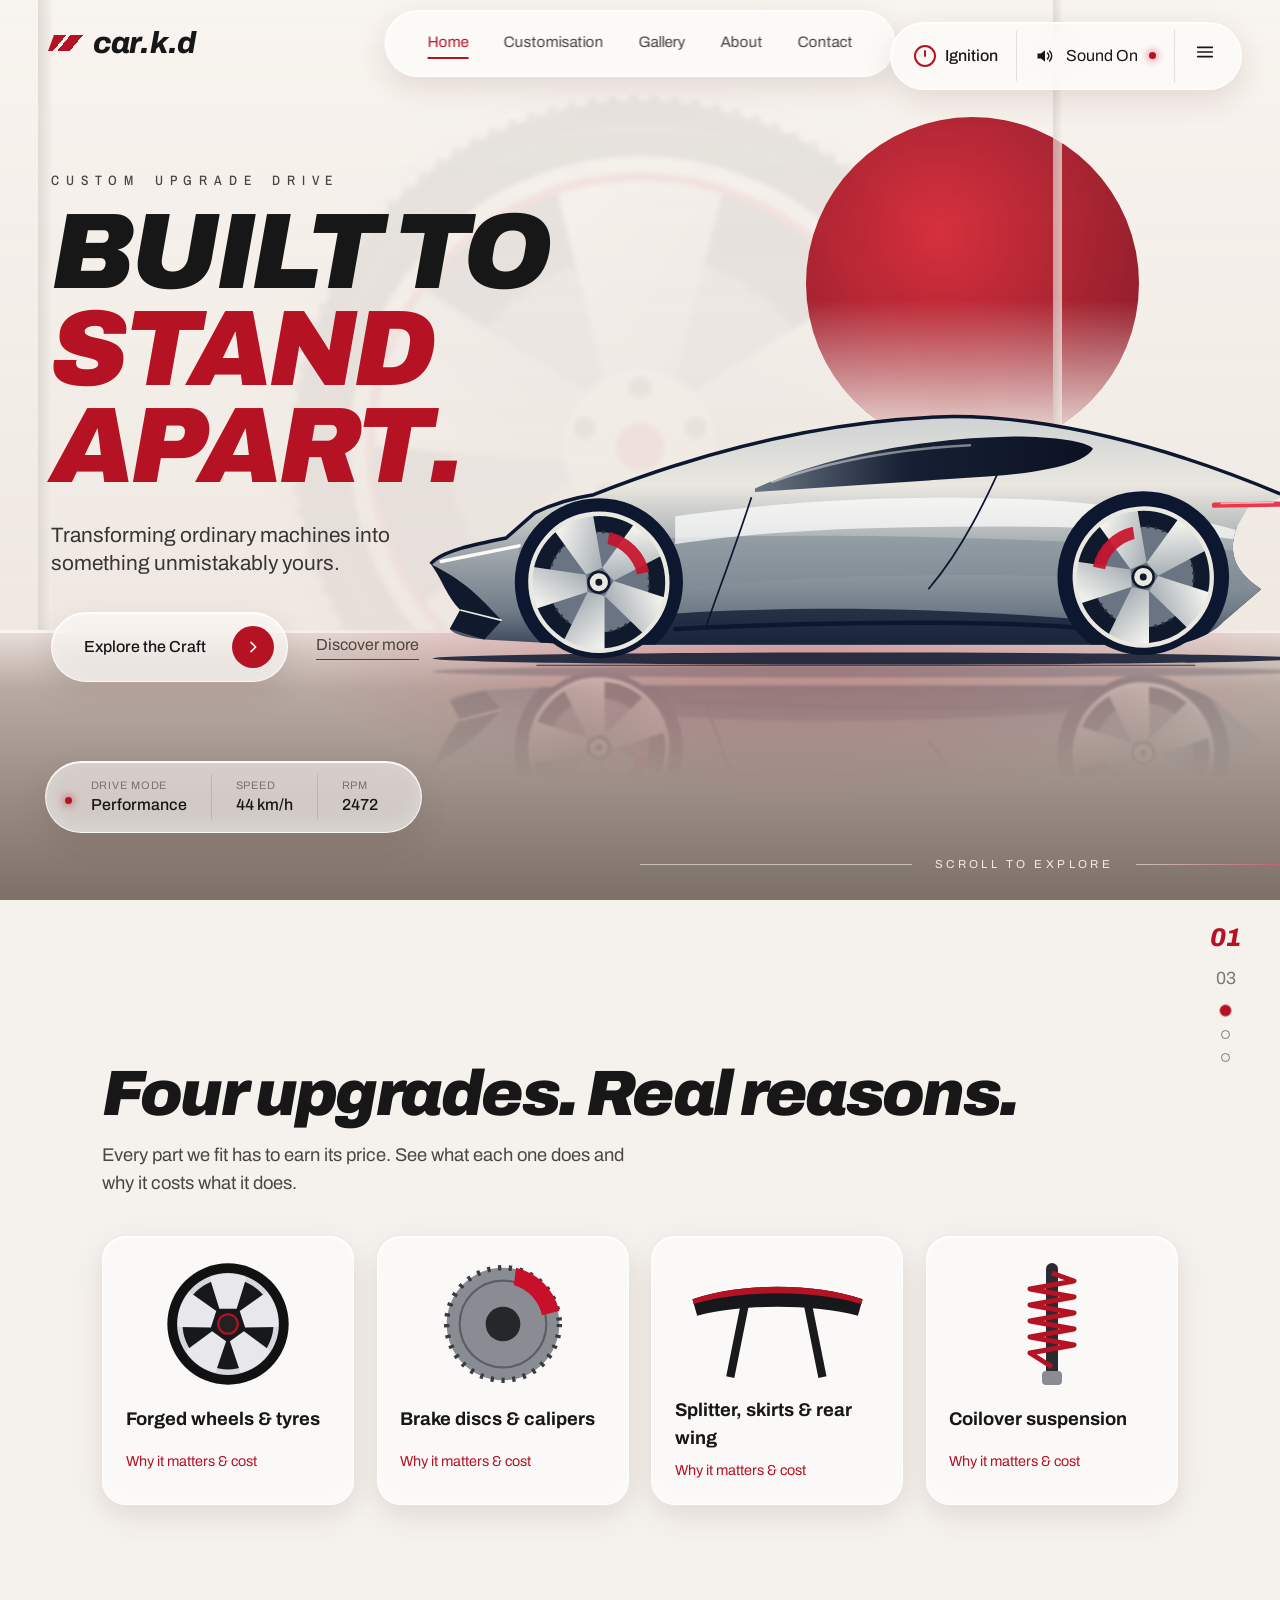
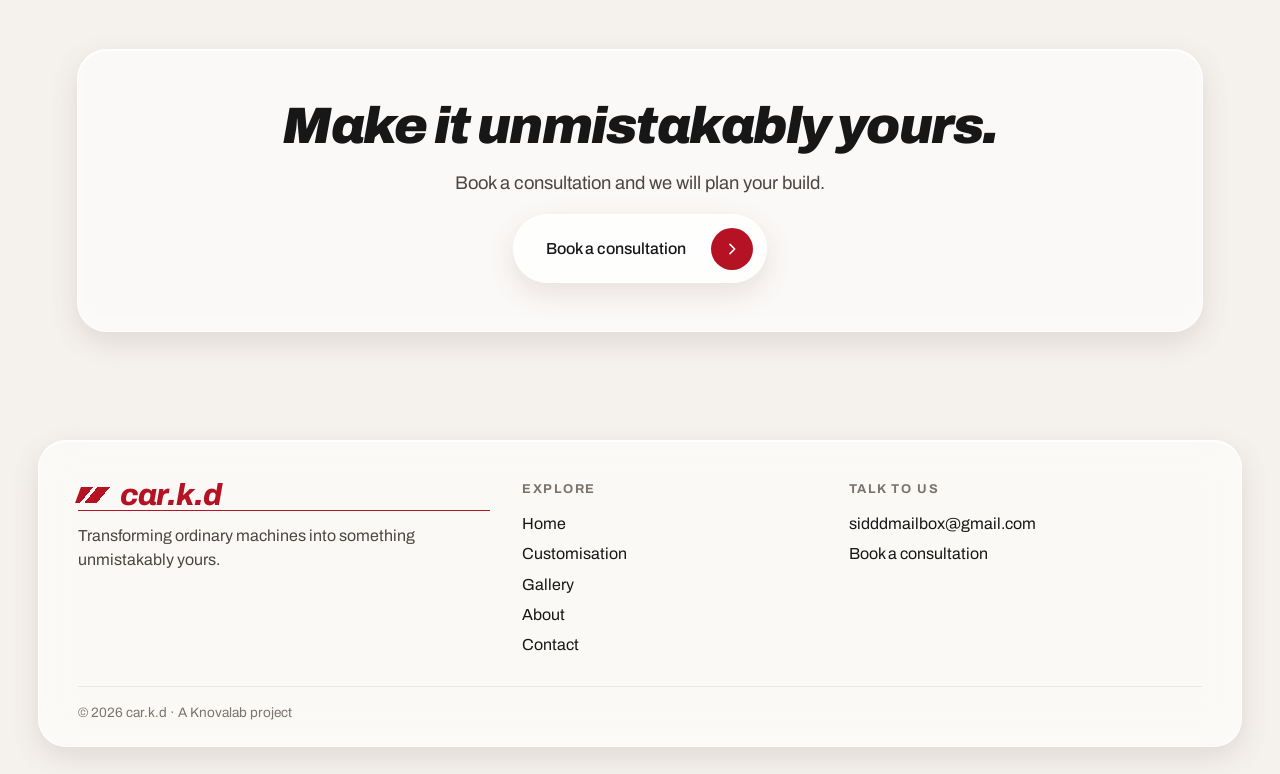
==== commit 3e9d5508: "Add files via upload" ====
--- a/car-knovalab-demo/index.html
+++ b/car-knovalab-demo/index.html
@@ -6,9 +6,9 @@
 <link rel="preconnect" href="https://fonts.googleapis.com"><link rel="preconnect" href="https://fonts.gstatic.com" crossorigin>
 <link href="https://fonts.googleapis.com/css2?family=Archivo:ital,wght@0,400;0,500;1,800;1,900&family=Archivo+Narrow:wght@500&display=swap" rel="stylesheet">
 <link rel="stylesheet" href="style.css"><noscript><style>.r,.rv{opacity:1!important;transform:none!important}#loader{display:none}</style></noscript></head>
-<body><div id="loader" aria-hidden="true"><div class="brand big"><i></i>car.k.d</div><div class="bar"><span></span></div></div><div class="bgtire" aria-hidden="true"><svg viewBox="-110 -110 220 220"><g class="bgspin"><circle r="100" fill="none" stroke="#B51224" stroke-width="3"/><circle r="84" fill="none" stroke="#B51224" stroke-width="1.2" opacity=".6"/><circle r="40" fill="none" stroke="#B51224" stroke-width="2"/><path transform="rotate(0)" d="M-6 -40L-12 -84L12 -84L6 -40Z" fill="none" stroke="#B51224" stroke-width="2"/><path transform="rotate(36)" d="M-6 -40L-12 -84L12 -84L6 -40Z" fill="none" stroke="#B51224" stroke-width="2"/><path transform="rotate(72)" d="M-6 -40L-12 -84L12 -84L6 -40Z" fill="none" stroke="#B51224" stroke-width="2"/><path transform="rotate(108)" d="M-6 -40L-12 -84L12 -84L6 -40Z" fill="none" stroke="#B51224" stroke-width="2"/><path transform="rotate(144)" d="M-6 -40L-12 -84L12 -84L6 -40Z" fill="none" stroke="#B51224" stroke-width="2"/><path transform="rotate(180)" d="M-6 -40L-12 -84L12 -84L6 -40Z" fill="none" stroke="#B51224" stroke-width="2"/><path transform="rotate(216)" d="M-6 -40L-12 -84L12 -84L6 -40Z" fill="none" stroke="#B51224" stroke-width="2"/><path transform="rotate(252)" d="M-6 -40L-12 -84L12 -84L6 -40Z" fill="none" stroke="#B51224" stroke-width="2"/><path transform="rotate(288)" d="M-6 -40L-12 -84L12 -84L6 -40Z" fill="none" stroke="#B51224" stroke-width="2"/><path transform="rotate(324)" d="M-6 -40L-12 -84L12 -84L6 -40Z" fill="none" stroke="#B51224" stroke-width="2"/><circle r="9" fill="none" stroke="#B51224" stroke-width="2"/></g></svg></div>
+<body><div id="loader" aria-hidden="true"><div class="brand big"><i></i>car.k.d</div><div class="bar"><span></span></div></div><div class="bgwheel" aria-hidden="true"><svg viewBox="-110 -110 220 220"><defs><linearGradient id="bwS" x1="0" y1="0" x2="1" y2="1"><stop offset="0" stop-color="#fbfaf4"/><stop offset="1" stop-color="#8f98a1"/></linearGradient></defs><path d="M14 -62A64 64 0 0 1 62 -14L46 -10A48 48 0 0 0 11 -46Z" fill="#c8102a"/><g class="bgspin"><circle r="100" fill="#121317"/><circle r="100" fill="none" stroke="#2b2d33" stroke-width="3" stroke-dasharray="2.5 3.5"/><circle r="92" fill="none" stroke="#2f3238" stroke-width="1.5"/><circle r="84" fill="#e4e4dc"/><circle r="78" fill="#161a26"/><circle r="56" fill="#6b7482"/><circle r="56" fill="none" stroke="#2b3444" stroke-width="3" stroke-dasharray="3 6"/><path transform="rotate(0)" d="M-10 -18L-24 -74A78 78 0 0 1 24 -74L10 -18Z" fill="url(#bwS)"/><path transform="rotate(72)" d="M-10 -18L-24 -74A78 78 0 0 1 24 -74L10 -18Z" fill="url(#bwS)"/><path transform="rotate(144)" d="M-10 -18L-24 -74A78 78 0 0 1 24 -74L10 -18Z" fill="url(#bwS)"/><path transform="rotate(216)" d="M-10 -18L-24 -74A78 78 0 0 1 24 -74L10 -18Z" fill="url(#bwS)"/><path transform="rotate(288)" d="M-10 -18L-24 -74A78 78 0 0 1 24 -74L10 -18Z" fill="url(#bwS)"/><circle r="78" fill="none" stroke="#B51224" stroke-width="2.5"/><circle r="22" fill="#e4e4dc"/><circle transform="rotate(0) translate(0 -17)" r="3.2" fill="#2a2d33"/><circle transform="rotate(72) translate(0 -17)" r="3.2" fill="#2a2d33"/><circle transform="rotate(144) translate(0 -17)" r="3.2" fill="#2a2d33"/><circle transform="rotate(216) translate(0 -17)" r="3.2" fill="#2a2d33"/><circle transform="rotate(288) translate(0 -17)" r="3.2" fill="#2a2d33"/><circle r="7" fill="#B51224"/></g></svg></div>
 <header class="top"><a class="brand" href="index.html"><i></i>car.k.d</a><nav class="glass nav" aria-label="Main"><a href="index.html" class=on>Home</a><a href="customisation.html">Customisation</a><a href="gallery.html">Gallery</a><a href="about.html">About</a><a href="contact.html">Contact</a></nav></header>
-<aside class="glass dock" aria-label="Studio controls"><button id="sound" class="snd" aria-pressed="true" aria-label="Toggle engine sound"><svg viewBox="0 0 24 24" width="20" height="20" fill="currentColor"><path d="M3 9v6h4l5 4V5L7 9z"/><path id="waves" d="M15 8.5a5 5 0 0 1 0 7M17.5 6a8.5 8.5 0 0 1 0 12" fill="none" stroke="currentColor" stroke-width="1.8" stroke-linecap="round"/><path id="mute" d="M15 9l6 6M21 9l-6 6" stroke="currentColor" stroke-width="1.8" stroke-linecap="round"/></svg><span id="soundLabel">Sound On</span><b class="live"></b></button><button id="menuBtn" class="menu" aria-expanded="false" aria-controls="menu" aria-label="Open menu"><svg viewBox="0 0 24 24" width="22" height="22"><path d="M4 7h16M4 12h16M4 17h16" stroke="currentColor" stroke-width="1.8" stroke-linecap="round"/></svg></button></aside>
+<aside class="glass dock" aria-label="Studio controls"><button id="ignite" class="ign" aria-pressed="false" aria-label="Start the engine"><i></i><span id="ignLabel">Ignition</span></button><button id="sound" class="snd" aria-pressed="true" aria-label="Toggle engine sound"><svg viewBox="0 0 24 24" width="20" height="20" fill="currentColor"><path d="M3 9v6h4l5 4V5L7 9z"/><path id="waves" d="M15 8.5a5 5 0 0 1 0 7M17.5 6a8.5 8.5 0 0 1 0 12" fill="none" stroke="currentColor" stroke-width="1.8" stroke-linecap="round"/><path id="mute" d="M15 9l6 6M21 9l-6 6" stroke="currentColor" stroke-width="1.8" stroke-linecap="round"/></svg><span id="soundLabel">Sound On</span><b class="live"></b></button><button id="menuBtn" class="menu" aria-expanded="false" aria-controls="menu" aria-label="Open menu"><svg viewBox="0 0 24 24" width="22" height="22"><path d="M4 7h16M4 12h16M4 17h16" stroke="currentColor" stroke-width="1.8" stroke-linecap="round"/></svg></button></aside>
 <div id="menu" class="glass menu-panel" hidden><a href="index.html">Home</a><a href="customisation.html">Customisation</a><a href="gallery.html">Gallery</a><a href="about.html">About</a><a href="contact.html">Contact</a></div>
 <main class="page"><div class="rail" aria-hidden="true"><b id="secNum">01</b><span>03</span><i class="d on"></i><i class="d"></i><i class="d"></i></div>
 <section id="home" class="hero" data-sec="0"><div class="sun"></div><div class="pillar p1"></div><div class="pillar p2"></div><div class="floor"></div>
--- a/car-knovalab-demo/style.css
+++ b/car-knovalab-demo/style.css
@@ -101,3 +101,13 @@
 @media(max-width:480px){.hud .cell:nth-child(n+2) small{display:none}.dock{top:14px;right:12px}.top{padding:16px 14px}.pcard{padding:1.4rem}}
 @media(hover:none){.tcard:hover{transform:none}}
 @media(prefers-reduced-motion:reduce){.rot .rot,.rot svg,.flt svg,.tart svg,.gcard img,main.page{animation:none}.rv{opacity:1;transform:none;transition:none}}
+/* v3: centre wheel + ignition */
+.bgtire{display:none}
+.bgwheel{position:fixed;z-index:0;left:50%;top:50%;width:min(86vmin,760px);aspect-ratio:1;transform:translate(-50%,-50%);opacity:.42;filter:blur(2.5px) drop-shadow(0 20px 40px rgba(60,20,20,.25));pointer-events:none}
+.bgwheel svg{width:100%;height:100%}.bgspin{transform-box:view-box;transform-origin:center}
+.ign{display:flex;align-items:center;gap:.6rem;padding:.8rem 1.1rem;font-weight:500}
+.ign i{width:22px;height:22px;border-radius:50%;border:2px solid var(--red);position:relative;transition:.3s}
+.ign i::after{content:"";position:absolute;left:50%;top:3px;width:2px;height:7px;background:var(--red);transform:translateX(-50%);border-radius:2px}
+.ign.run i{background:var(--red);box-shadow:0 0 12px rgba(181,18,36,.7)}.ign.run i::after{background:#fff}
+.dock .snd{border-left:1px solid rgba(0,0,0,.1)}
+@media(max-width:560px){.ign span,.snd span{display:none}.ign,.snd{padding:.75rem .85rem}}
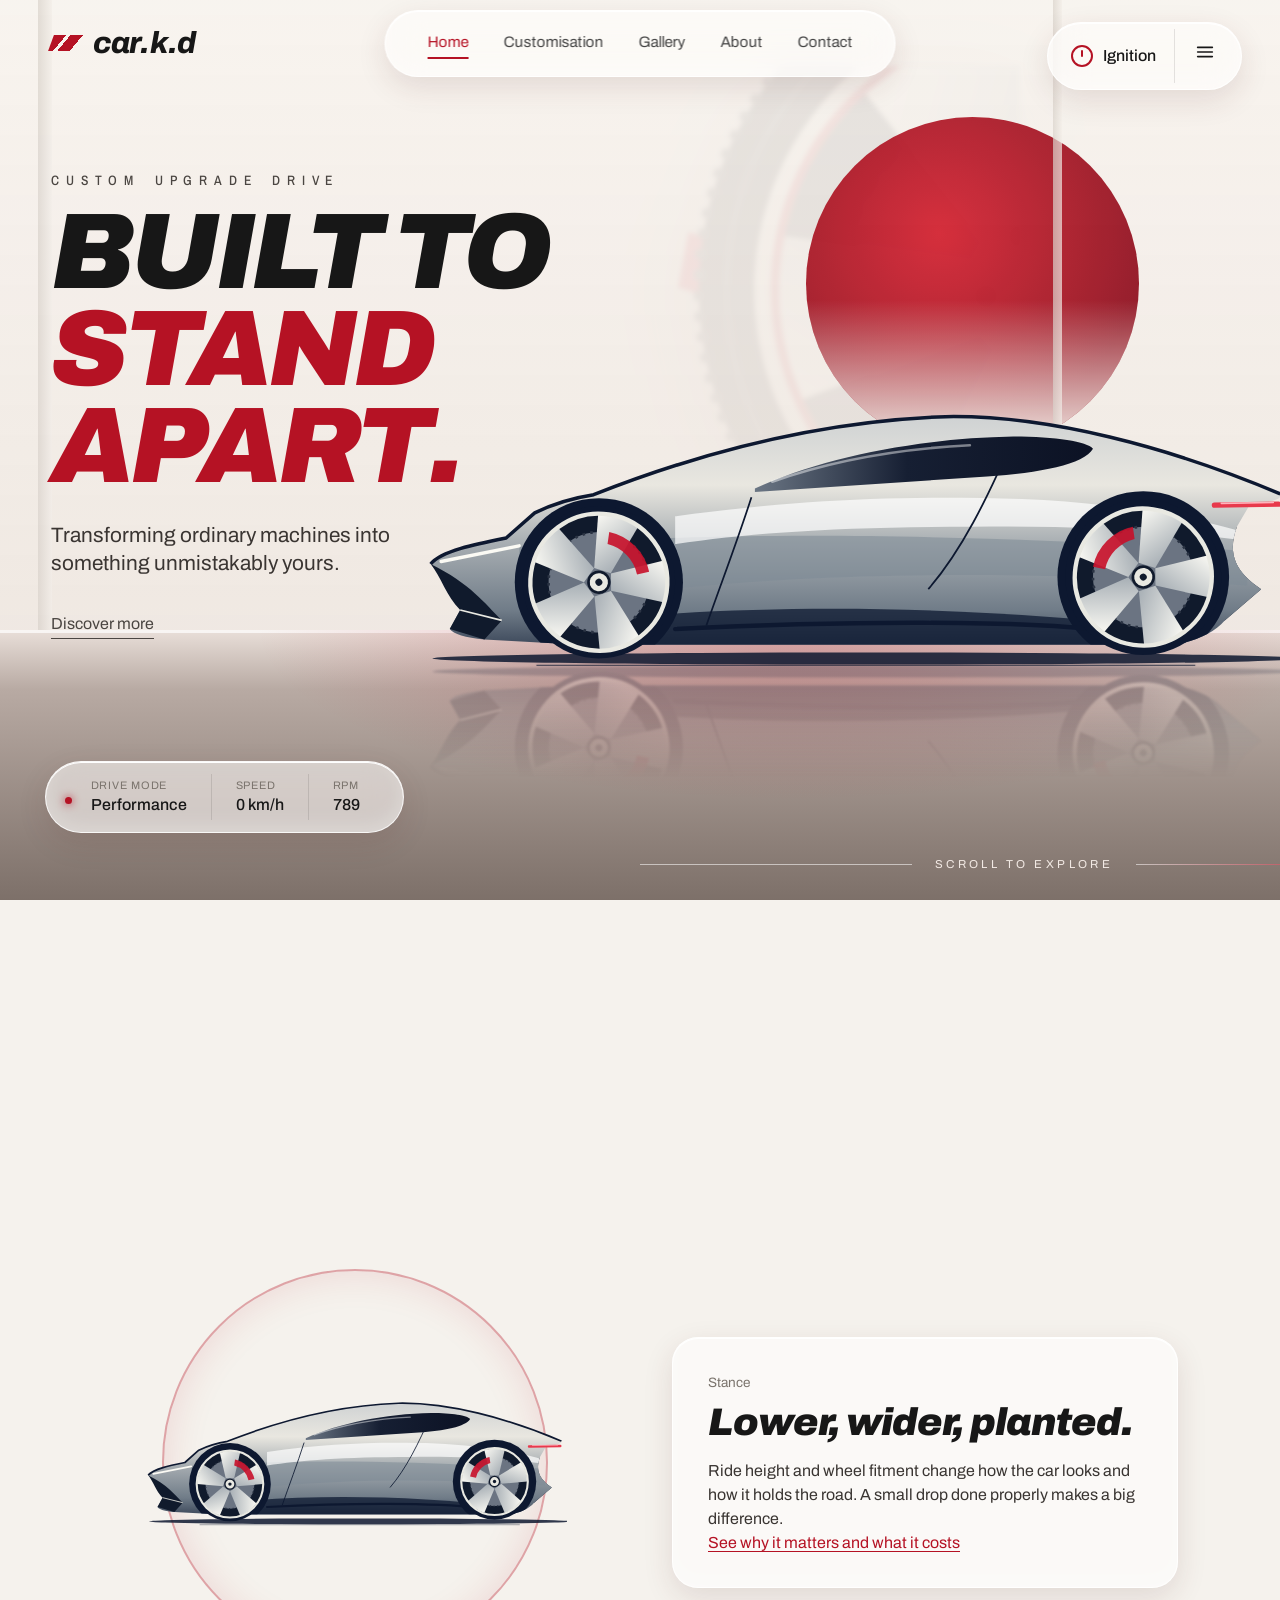
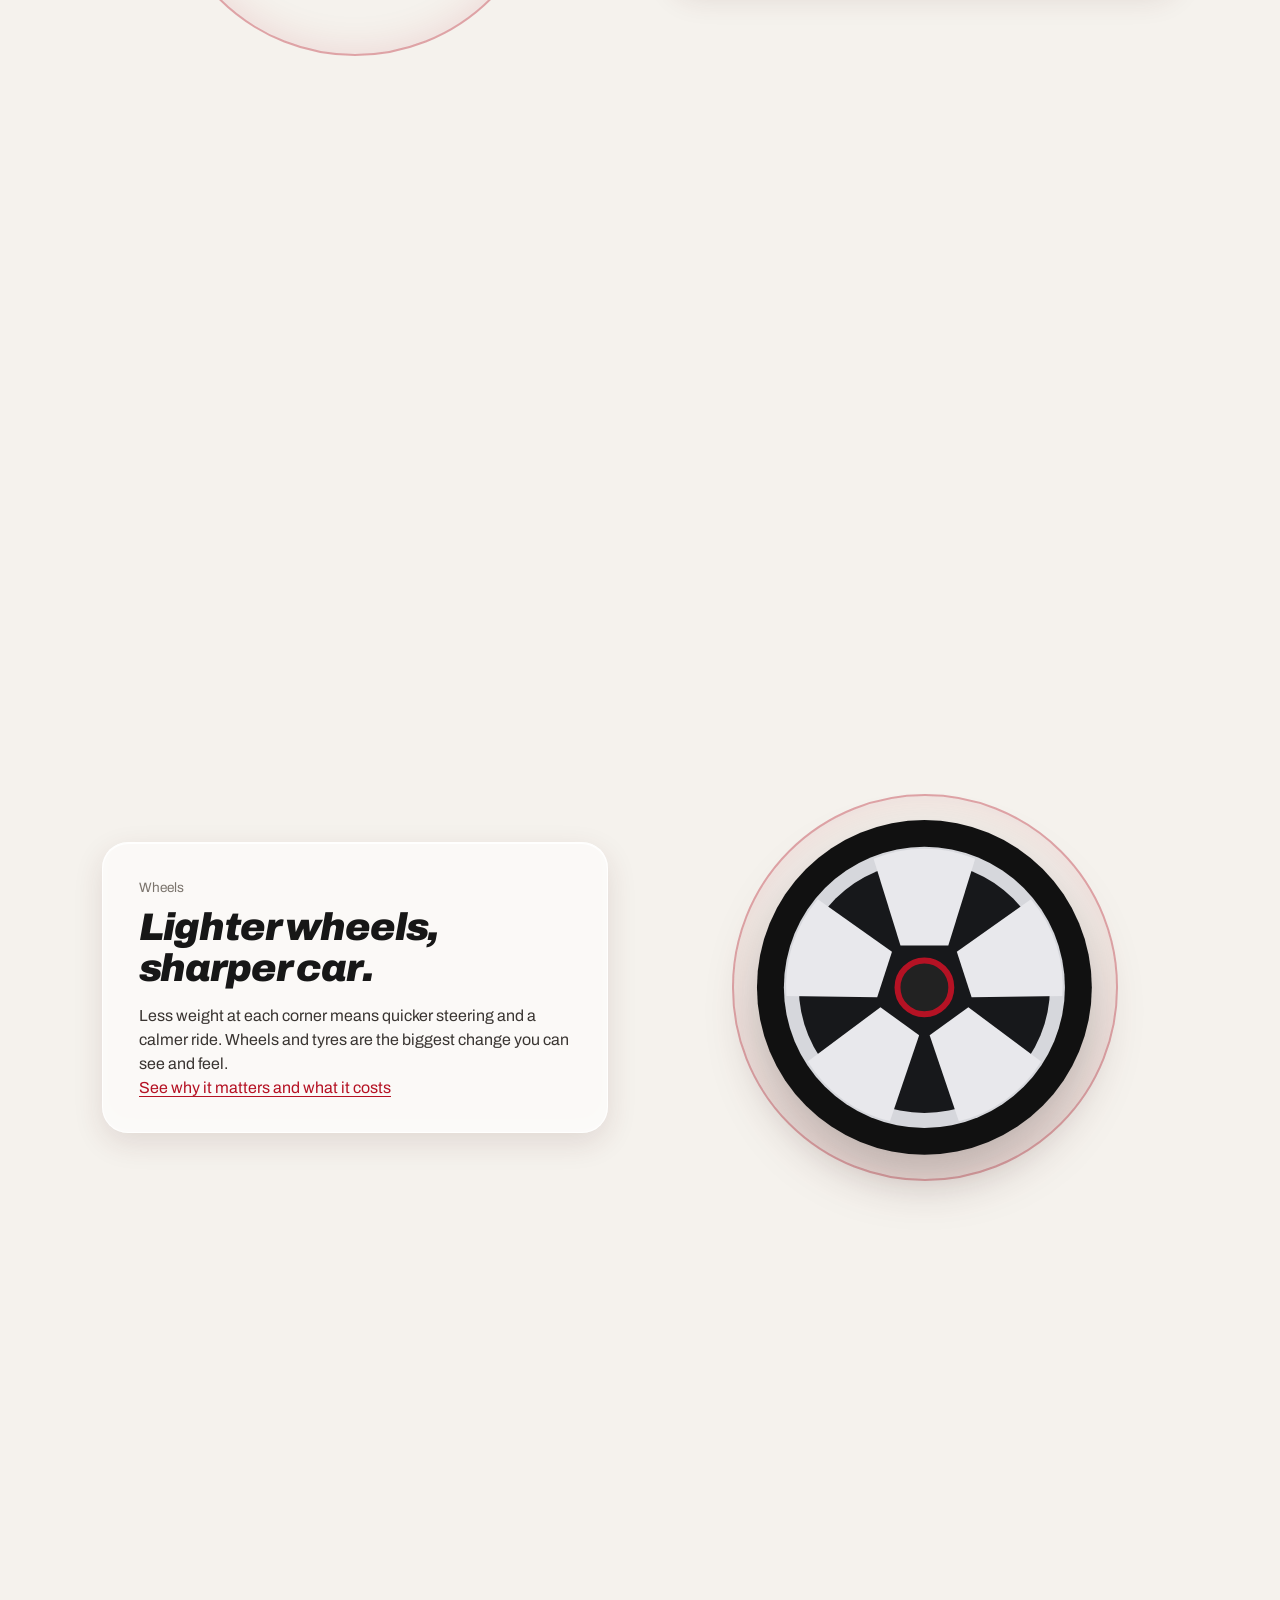
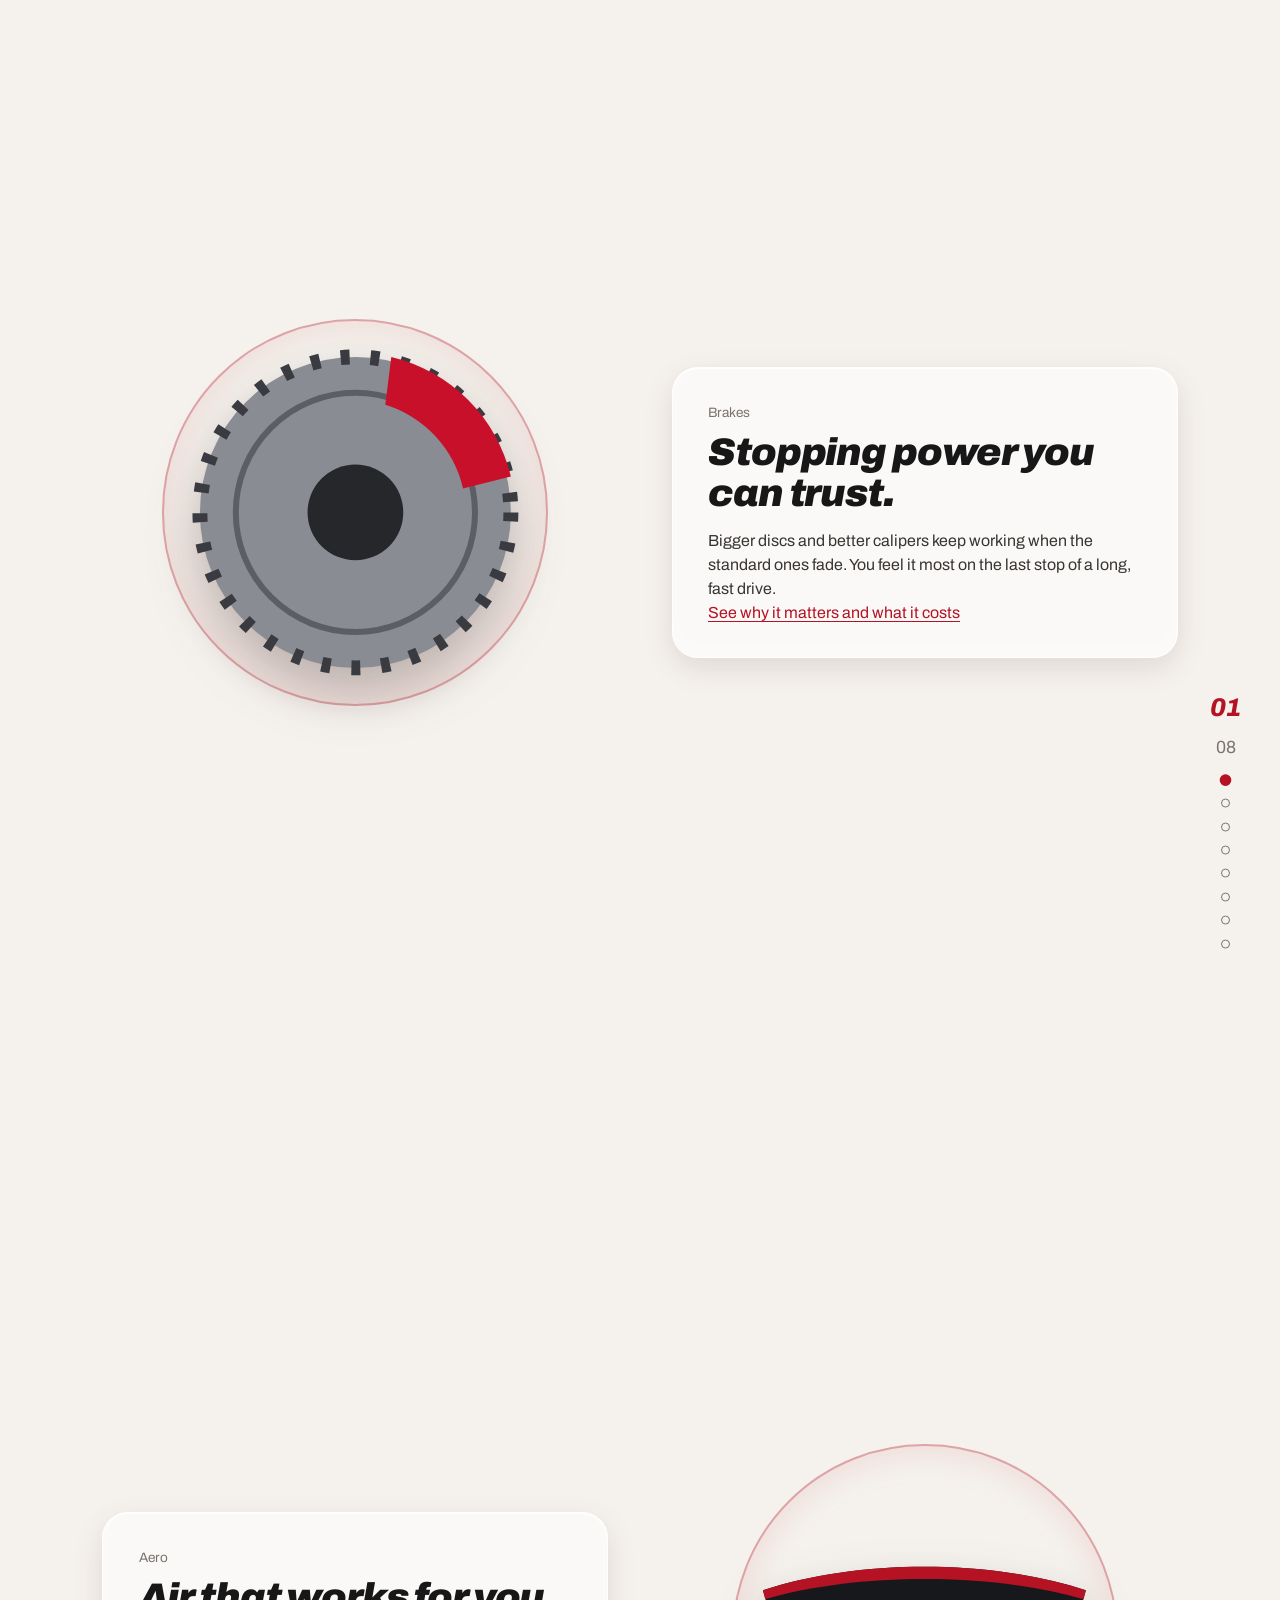
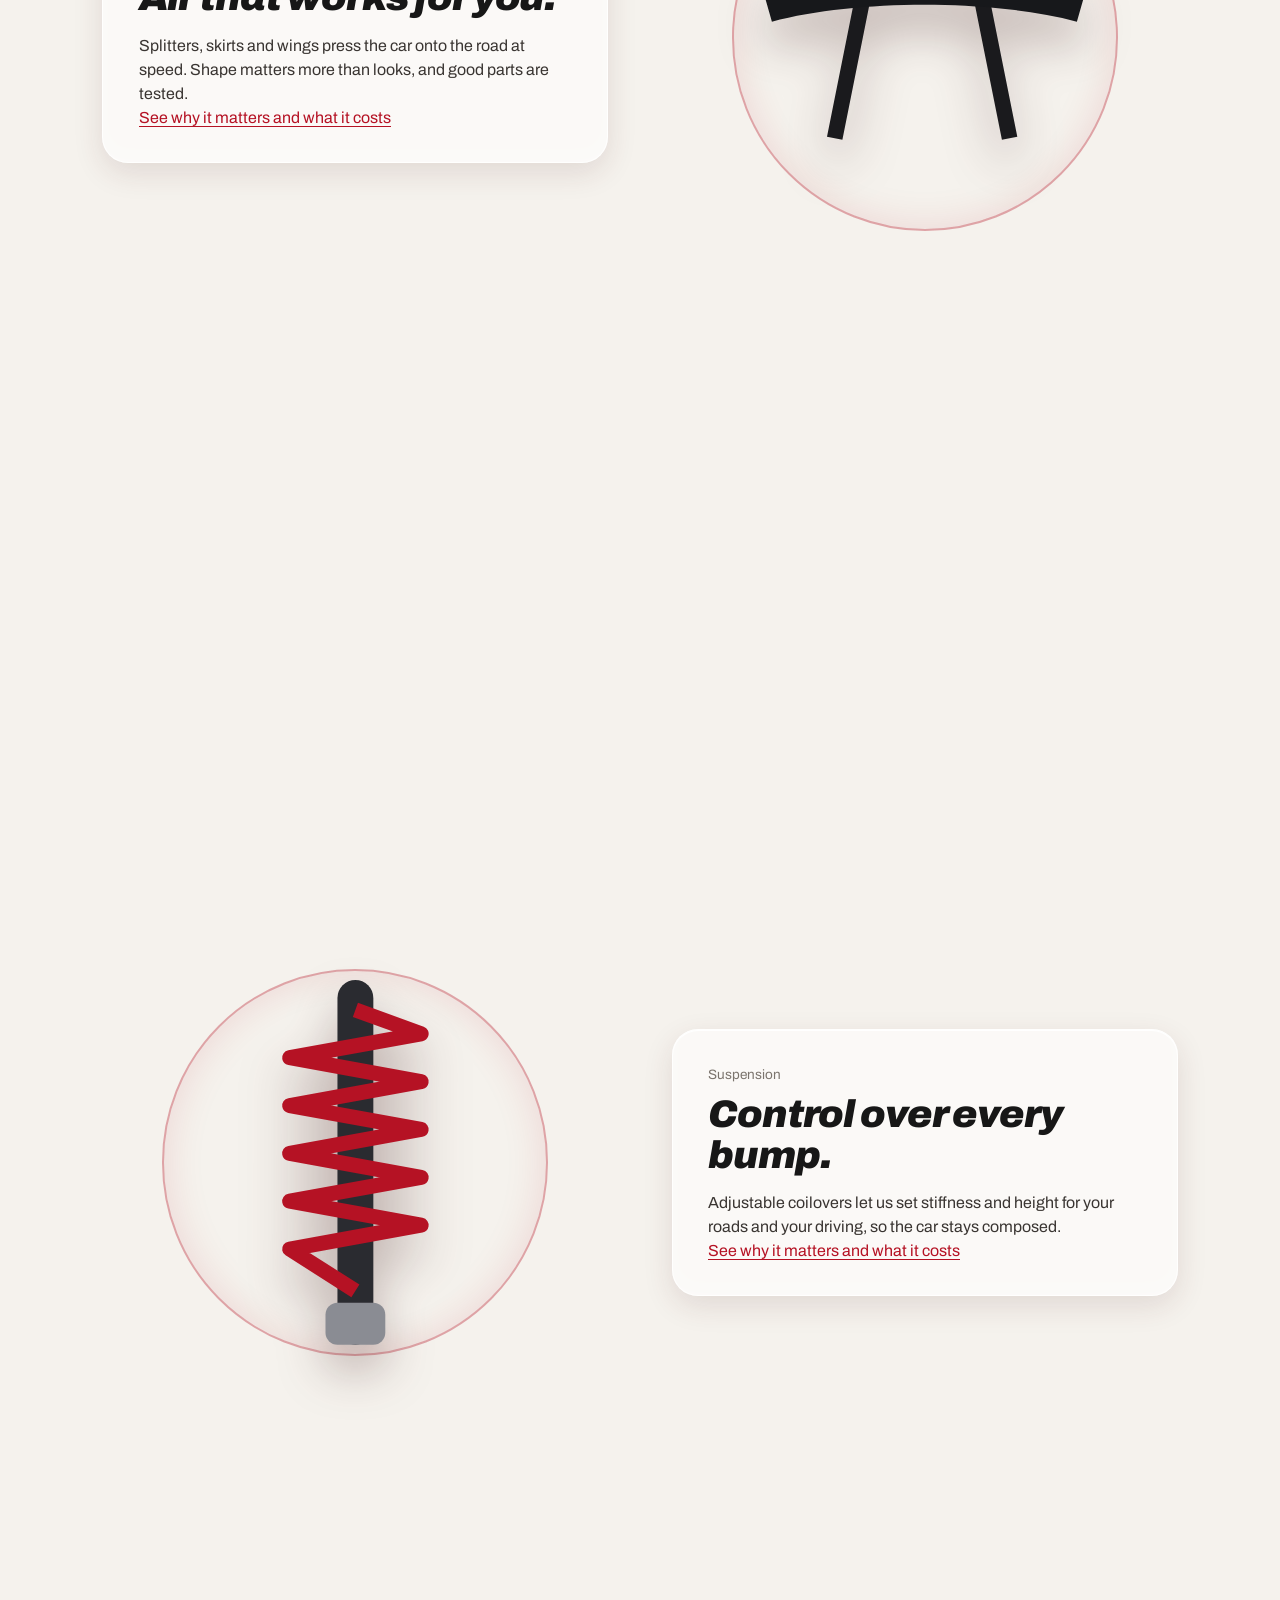
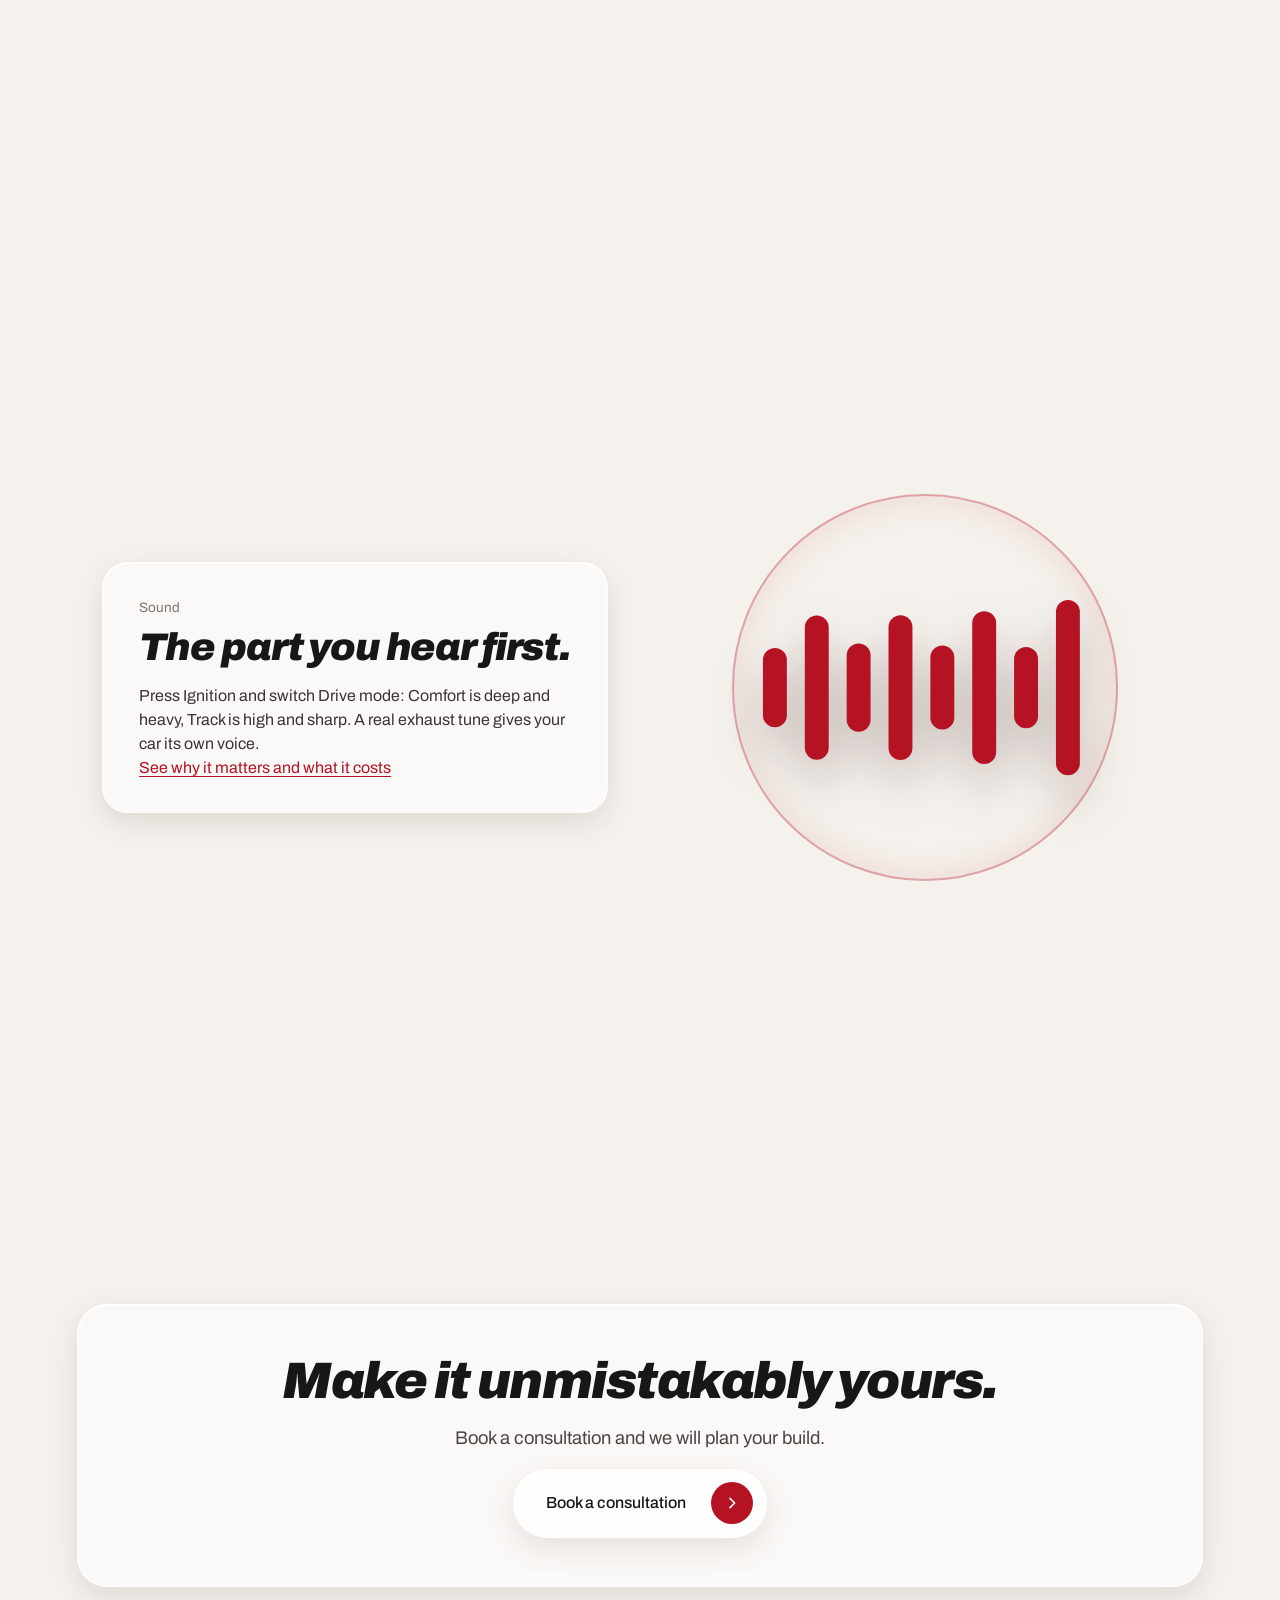
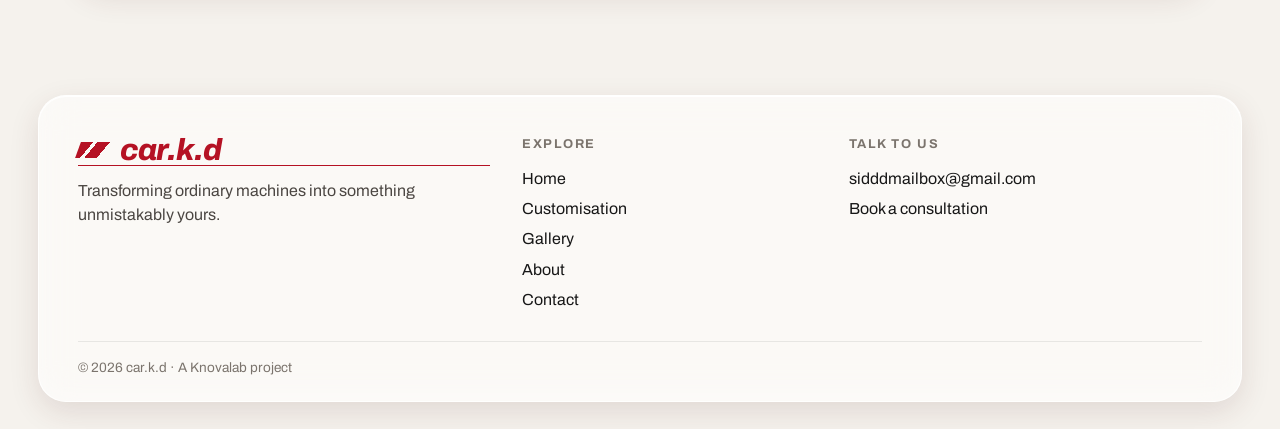
==== commit df7303b5: "Add files via upload" ====
--- a/car-knovalab-demo/index.html
+++ b/car-knovalab-demo/index.html
@@ -5,22 +5,22 @@
 <meta property="og:type" content="website"><meta property="og:title" content="car.k.d — Built to stand apart"><meta property="og:description" content="Premium car customisation studio. Transforming ordinary machines into something unmistakably yours."><meta property="og:image" content="assets/hero-reference.png">
 <link rel="preconnect" href="https://fonts.googleapis.com"><link rel="preconnect" href="https://fonts.gstatic.com" crossorigin>
 <link href="https://fonts.googleapis.com/css2?family=Archivo:ital,wght@0,400;0,500;1,800;1,900&family=Archivo+Narrow:wght@500&display=swap" rel="stylesheet">
-<link rel="stylesheet" href="style.css"><noscript><style>.r,.rv{opacity:1!important;transform:none!important}#loader{display:none}</style></noscript></head>
+<link rel="stylesheet" href="assets/style.css"><noscript><style>.r,.rv{opacity:1!important;transform:none!important}#loader{display:none}</style></noscript></head>
 <body><div id="loader" aria-hidden="true"><div class="brand big"><i></i>car.k.d</div><div class="bar"><span></span></div></div><div class="bgwheel" aria-hidden="true"><svg viewBox="-110 -110 220 220"><defs><linearGradient id="bwS" x1="0" y1="0" x2="1" y2="1"><stop offset="0" stop-color="#fbfaf4"/><stop offset="1" stop-color="#8f98a1"/></linearGradient></defs><path d="M14 -62A64 64 0 0 1 62 -14L46 -10A48 48 0 0 0 11 -46Z" fill="#c8102a"/><g class="bgspin"><circle r="100" fill="#121317"/><circle r="100" fill="none" stroke="#2b2d33" stroke-width="3" stroke-dasharray="2.5 3.5"/><circle r="92" fill="none" stroke="#2f3238" stroke-width="1.5"/><circle r="84" fill="#e4e4dc"/><circle r="78" fill="#161a26"/><circle r="56" fill="#6b7482"/><circle r="56" fill="none" stroke="#2b3444" stroke-width="3" stroke-dasharray="3 6"/><path transform="rotate(0)" d="M-10 -18L-24 -74A78 78 0 0 1 24 -74L10 -18Z" fill="url(#bwS)"/><path transform="rotate(72)" d="M-10 -18L-24 -74A78 78 0 0 1 24 -74L10 -18Z" fill="url(#bwS)"/><path transform="rotate(144)" d="M-10 -18L-24 -74A78 78 0 0 1 24 -74L10 -18Z" fill="url(#bwS)"/><path transform="rotate(216)" d="M-10 -18L-24 -74A78 78 0 0 1 24 -74L10 -18Z" fill="url(#bwS)"/><path transform="rotate(288)" d="M-10 -18L-24 -74A78 78 0 0 1 24 -74L10 -18Z" fill="url(#bwS)"/><circle r="78" fill="none" stroke="#B51224" stroke-width="2.5"/><circle r="22" fill="#e4e4dc"/><circle transform="rotate(0) translate(0 -17)" r="3.2" fill="#2a2d33"/><circle transform="rotate(72) translate(0 -17)" r="3.2" fill="#2a2d33"/><circle transform="rotate(144) translate(0 -17)" r="3.2" fill="#2a2d33"/><circle transform="rotate(216) translate(0 -17)" r="3.2" fill="#2a2d33"/><circle transform="rotate(288) translate(0 -17)" r="3.2" fill="#2a2d33"/><circle r="7" fill="#B51224"/></g></svg></div>
 <header class="top"><a class="brand" href="index.html"><i></i>car.k.d</a><nav class="glass nav" aria-label="Main"><a href="index.html" class=on>Home</a><a href="customisation.html">Customisation</a><a href="gallery.html">Gallery</a><a href="about.html">About</a><a href="contact.html">Contact</a></nav></header>
-<aside class="glass dock" aria-label="Studio controls"><button id="ignite" class="ign" aria-pressed="false" aria-label="Start the engine"><i></i><span id="ignLabel">Ignition</span></button><button id="sound" class="snd" aria-pressed="true" aria-label="Toggle engine sound"><svg viewBox="0 0 24 24" width="20" height="20" fill="currentColor"><path d="M3 9v6h4l5 4V5L7 9z"/><path id="waves" d="M15 8.5a5 5 0 0 1 0 7M17.5 6a8.5 8.5 0 0 1 0 12" fill="none" stroke="currentColor" stroke-width="1.8" stroke-linecap="round"/><path id="mute" d="M15 9l6 6M21 9l-6 6" stroke="currentColor" stroke-width="1.8" stroke-linecap="round"/></svg><span id="soundLabel">Sound On</span><b class="live"></b></button><button id="menuBtn" class="menu" aria-expanded="false" aria-controls="menu" aria-label="Open menu"><svg viewBox="0 0 24 24" width="22" height="22"><path d="M4 7h16M4 12h16M4 17h16" stroke="currentColor" stroke-width="1.8" stroke-linecap="round"/></svg></button></aside>
+<aside class="glass dock" aria-label="Studio controls"><button id="ignite" class="ign" aria-pressed="false" aria-label="Start the engine"><i></i><span id="ignLabel">Ignition</span></button><button id="menuBtn" class="menu" aria-expanded="false" aria-controls="menu" aria-label="Open menu"><svg viewBox="0 0 24 24" width="22" height="22"><path d="M4 7h16M4 12h16M4 17h16" stroke="currentColor" stroke-width="1.8" stroke-linecap="round"/></svg></button></aside>
 <div id="menu" class="glass menu-panel" hidden><a href="index.html">Home</a><a href="customisation.html">Customisation</a><a href="gallery.html">Gallery</a><a href="about.html">About</a><a href="contact.html">Contact</a></div>
-<main class="page"><div class="rail" aria-hidden="true"><b id="secNum">01</b><span>03</span><i class="d on"></i><i class="d"></i><i class="d"></i></div>
+<main class="page"><div class="rail" aria-hidden="true"><b id="secNum">01</b><span id="secTot"></span></div>
 <section id="home" class="hero" data-sec="0"><div class="sun"></div><div class="pillar p1"></div><div class="pillar p2"></div><div class="floor"></div>
 <div class="copy"><p class="eyebrow r">Custom&ensp;Upgrade&ensp;Drive</p><h1><span class="r">BUILT TO</span><span class="red r">STAND APART.</span></h1><p class="sub r">Transforming ordinary machines into something unmistakably yours.</p>
-<div class="cta r"><a class="glass btn" href="customisation.html">Explore the Craft<i><svg viewBox="0 0 24 24" width="16" height="16"><path d="M9 5l7 7-7 7" fill="none" stroke="#fff" stroke-width="2.4" stroke-linecap="round" stroke-linejoin="round"/></svg></i></a><a class="link" href="about.html">Discover more</a></div></div>
+<div class="cta r"><a class="link" href="about.html">Discover more</a></div></div>
 <div class="stage"><div class="car-wrap" id="carWrap"><div id="car"><img src="assets/car.svg" alt="Silver fastback coupe" width="900" height="300"></div><div id="car-reflection" aria-hidden="true"></div></div></div>
 <div class="glass hud r"><button id="mode" class="cell"><b class="live"></b><small>Drive mode</small><strong id="modeName">Performance</strong></button><div class="cell"><small>Speed</small><strong><span id="speed">0</span> km/h</strong></div><div class="cell"><small>RPM</small><strong id="rpm">800</strong></div></div>
 <a class="scroll r" href="#parts"><span>Scroll to explore</span></a></section>
-<section id="parts" class="blk" data-sec="1"><h2 class="rv">Four upgrades. Real reasons.</h2><p class="rv">Every part we fit has to earn its price. See what each one does and why it costs what it does.</p><div class="tgrid"><a class="glass tcard rv" href="customisation.html#wheels"><div class="tart rot"><svg viewBox="-60 -60 120 120"><g class="rot"><circle r="56" fill="#111"/><circle r="47" fill="#d6d7dc"/><circle r="42" fill="#17181b"/><path transform="rotate(0)" d="M-8 -14L-17 -43A45 45 0 0 1 17 -43L8 -14Z" fill="#e8e8ec"/><path transform="rotate(72)" d="M-8 -14L-17 -43A45 45 0 0 1 17 -43L8 -14Z" fill="#e8e8ec"/><path transform="rotate(144)" d="M-8 -14L-17 -43A45 45 0 0 1 17 -43L8 -14Z" fill="#e8e8ec"/><path transform="rotate(216)" d="M-8 -14L-17 -43A45 45 0 0 1 17 -43L8 -14Z" fill="#e8e8ec"/><path transform="rotate(288)" d="M-8 -14L-17 -43A45 45 0 0 1 17 -43L8 -14Z" fill="#e8e8ec"/><circle r="9" fill="#222" stroke="#B51224" stroke-width="2"/></g></svg></div><h3>Forged wheels &amp; tyres</h3><span>Why it matters &amp; cost</span></a><a class="glass tcard rv" href="customisation.html#brakes"><div class="tart rot"><svg viewBox="-60 -60 120 120"><g class="rot"><circle r="52" fill="#8a8c93"/><circle r="52" fill="none" stroke="#3a3b40" stroke-width="5" stroke-dasharray="3 7"/><circle r="40" fill="none" stroke="#5c5e65" stroke-width="2"/><circle r="16" fill="#26272b"/></g><path d="M12 -52A54 54 0 0 1 52 -12L36 -8A38 38 0 0 0 10 -36Z" fill="#c8102a"/></svg></div><h3>Brake discs &amp; calipers</h3><span>Why it matters &amp; cost</span></a><a class="glass tcard rv" href="customisation.html#aero"><div class="tart flt"><svg viewBox="0 0 160 110"><path d="M40 100L52 40M118 100L106 40" stroke="#1a1a1d" stroke-width="7"/><path d="M8 34C50 20 110 20 152 34L148 48C110 38 50 38 12 48Z" fill="#17181b"/><path d="M8 34C50 20 110 20 152 34L151 38C110 26 50 26 9 38Z" fill="#B51224"/></svg></div><h3>Splitter, skirts &amp; rear wing</h3><span>Why it matters &amp; cost</span></a><a class="glass tcard rv" href="customisation.html#suspension"><div class="tart flt"><svg viewBox="0 0 120 130"><rect x="54" y="4" width="12" height="122" rx="6" fill="#2a2b30"/><path d="M60 14L82 22L38 30L82 38L38 46L82 54L38 62L82 70L38 78L82 86L38 94L60 108" fill="none" stroke="#B51224" stroke-width="5" stroke-linejoin="round"/><rect x="50" y="112" width="20" height="14" rx="4" fill="#8a8c93"/></svg></div><h3>Coilover suspension</h3><span>Why it matters &amp; cost</span></a></div></section>
-<section class="blk cta-band" data-sec="2"><div class="glass band rv"><h2>Make it unmistakably yours.</h2><p>Book a consultation and we will plan your build.</p><a class="glass btn" href="contact.html">Book a consultation<i><svg viewBox="0 0 24 24" width="16" height="16"><path d="M9 5l7 7-7 7" fill="none" stroke="#fff" stroke-width="2.4" stroke-linecap="round" stroke-linejoin="round"/></svg></i></a></div></section></main>
+<article class="chap" data-sec="1"><div class="part-art flt rv"><div class="halo"></div><img src="assets/car.svg" alt="Silver coupe" loading="lazy"></div><div class="glass pcard rv"><span class="idx">Stance</span><h2>Lower, wider, planted.</h2><p>Ride height and wheel fitment change how the car looks and how it holds the road. A small drop done properly makes a big difference.</p><p><a class="ul" href="customisation.html#suspension">See why it matters and what it costs</a></p></div></article><article class="chap flip" data-sec="2"><div class="part-art rot rv"><div class="halo"></div><svg viewBox="-60 -60 120 120"><g class="rot"><circle r="56" fill="#111"/><circle r="47" fill="#d6d7dc"/><circle r="42" fill="#17181b"/><path transform="rotate(0)" d="M-8 -14L-17 -43A45 45 0 0 1 17 -43L8 -14Z" fill="#e8e8ec"/><path transform="rotate(72)" d="M-8 -14L-17 -43A45 45 0 0 1 17 -43L8 -14Z" fill="#e8e8ec"/><path transform="rotate(144)" d="M-8 -14L-17 -43A45 45 0 0 1 17 -43L8 -14Z" fill="#e8e8ec"/><path transform="rotate(216)" d="M-8 -14L-17 -43A45 45 0 0 1 17 -43L8 -14Z" fill="#e8e8ec"/><path transform="rotate(288)" d="M-8 -14L-17 -43A45 45 0 0 1 17 -43L8 -14Z" fill="#e8e8ec"/><circle r="9" fill="#222" stroke="#B51224" stroke-width="2"/></g></svg></div><div class="glass pcard rv"><span class="idx">Wheels</span><h2>Lighter wheels, sharper car.</h2><p>Less weight at each corner means quicker steering and a calmer ride. Wheels and tyres are the biggest change you can see and feel.</p><p><a class="ul" href="customisation.html#wheels">See why it matters and what it costs</a></p></div></article><article class="chap" data-sec="3"><div class="part-art rot rv"><div class="halo"></div><svg viewBox="-60 -60 120 120"><g class="rot"><circle r="52" fill="#8a8c93"/><circle r="52" fill="none" stroke="#3a3b40" stroke-width="5" stroke-dasharray="3 7"/><circle r="40" fill="none" stroke="#5c5e65" stroke-width="2"/><circle r="16" fill="#26272b"/></g><path d="M12 -52A54 54 0 0 1 52 -12L36 -8A38 38 0 0 0 10 -36Z" fill="#c8102a"/></svg></div><div class="glass pcard rv"><span class="idx">Brakes</span><h2>Stopping power you can trust.</h2><p>Bigger discs and better calipers keep working when the standard ones fade. You feel it most on the last stop of a long, fast drive.</p><p><a class="ul" href="customisation.html#brakes">See why it matters and what it costs</a></p></div></article><article class="chap flip" data-sec="4"><div class="part-art flt rv"><div class="halo"></div><svg viewBox="0 0 160 110"><path d="M40 100L52 40M118 100L106 40" stroke="#1a1a1d" stroke-width="7"/><path d="M8 34C50 20 110 20 152 34L148 48C110 38 50 38 12 48Z" fill="#17181b"/><path d="M8 34C50 20 110 20 152 34L151 38C110 26 50 26 9 38Z" fill="#B51224"/></svg></div><div class="glass pcard rv"><span class="idx">Aero</span><h2>Air that works for you.</h2><p>Splitters, skirts and wings press the car onto the road at speed. Shape matters more than looks, and good parts are tested.</p><p><a class="ul" href="customisation.html#aero">See why it matters and what it costs</a></p></div></article><article class="chap" data-sec="5"><div class="part-art flt rv"><div class="halo"></div><svg viewBox="0 0 120 130"><rect x="54" y="4" width="12" height="122" rx="6" fill="#2a2b30"/><path d="M60 14L82 22L38 30L82 38L38 46L82 54L38 62L82 70L38 78L82 86L38 94L60 108" fill="none" stroke="#B51224" stroke-width="5" stroke-linejoin="round"/><rect x="50" y="112" width="20" height="14" rx="4" fill="#8a8c93"/></svg></div><div class="glass pcard rv"><span class="idx">Suspension</span><h2>Control over every bump.</h2><p>Adjustable coilovers let us set stiffness and height for your roads and your driving, so the car stays composed.</p><p><a class="ul" href="customisation.html#suspension">See why it matters and what it costs</a></p></div></article><article class="chap flip" data-sec="6"><div class="part-art flt rv"><div class="halo"></div><svg viewBox="0 0 120 80"><g fill="#B51224"><rect x="6" y="30" width="8" height="20" rx="4"><animate attributeName="height" values="20;34;20" dur="1.0s" repeatCount="indefinite"/><animate attributeName="y" values="30;23;30" dur="1.0s" repeatCount="indefinite"/></rect><rect x="20" y="23" width="8" height="34" rx="4"><animate attributeName="height" values="34;64;34" dur="1.17s" repeatCount="indefinite"/><animate attributeName="y" values="23;8;23" dur="1.17s" repeatCount="indefinite"/></rect><rect x="34" y="31" width="8" height="18" rx="4"><animate attributeName="height" values="18;32;18" dur="1.34s" repeatCount="indefinite"/><animate attributeName="y" values="31;24;31" dur="1.34s" repeatCount="indefinite"/></rect><rect x="48" y="20" width="8" height="40" rx="4"><animate attributeName="height" values="40;70;40" dur="1.51s" repeatCount="indefinite"/><animate attributeName="y" values="20;5;20" dur="1.51s" repeatCount="indefinite"/></rect><rect x="62" y="27" width="8" height="26" rx="4"><animate attributeName="height" values="26;40;26" dur="1.6800000000000002s" repeatCount="indefinite"/><animate attributeName="y" values="27;20;27" dur="1.6800000000000002s" repeatCount="indefinite"/></rect><rect x="76" y="22" width="8" height="36" rx="4"><animate attributeName="height" values="36;66;36" dur="1.85s" repeatCount="indefinite"/><animate attributeName="y" values="22;7;22" dur="1.85s" repeatCount="indefinite"/></rect><rect x="90" y="32" width="8" height="16" rx="4"><animate attributeName="height" values="16;30;16" dur="2.02s" repeatCount="indefinite"/><animate attributeName="y" values="32;25;32" dur="2.02s" repeatCount="indefinite"/></rect><rect x="104" y="25" width="8" height="30" rx="4"><animate attributeName="height" values="30;60;30" dur="2.1900000000000004s" repeatCount="indefinite"/><animate attributeName="y" values="25;10;25" dur="2.1900000000000004s" repeatCount="indefinite"/></rect></g></svg></div><div class="glass pcard rv"><span class="idx">Sound</span><h2>The part you hear first.</h2><p>Press Ignition and switch Drive mode: Comfort is deep and heavy, Track is high and sharp. A real exhaust tune gives your car its own voice.</p><p><a class="ul" href="customisation.html#customisation">See why it matters and what it costs</a></p></div></article>
+<section class="blk cta-band" data-sec="7"><div class="glass band rv"><h2>Make it unmistakably yours.</h2><p>Book a consultation and we will plan your build.</p><a class="glass btn" href="contact.html">Book a consultation<i><svg viewBox="0 0 24 24" width="16" height="16"><path d="M9 5l7 7-7 7" fill="none" stroke="#fff" stroke-width="2.4" stroke-linecap="round" stroke-linejoin="round"/></svg></i></a></div></section></main>
 <footer class="glass foot"><div class="fgrid"><div><a class="brand" href="index.html"><i></i>car.k.d</a><p>Transforming ordinary machines into something unmistakably yours.</p></div>
 <div><h4>Explore</h4><a href="index.html">Home</a><a href="customisation.html">Customisation</a><a href="gallery.html">Gallery</a><a href="about.html">About</a><a href="contact.html">Contact</a></div>
 <div><h4>Talk to us</h4><a href="mailto:sidddmailbox@gmail.com">sidddmailbox@gmail.com</a><a href="contact.html">Book a consultation</a></div></div>
 <p class="copy2">&copy; 2026 car.k.d &middot; A Knovalab project</p></footer>
-<script src="script.js" defer></script></body></html>+<script src="assets/script.js" defer></script></body></html>
--- a/car-knovalab-demo/assets/style.css
+++ b/car-knovalab-demo/assets/style.css
@@ -0,0 +1,120 @@
+:root{--ivory:#F5F2ED;--ink:#171717;--red:#B51224;--wine:#6e1420;--grey:#7b746d;--glass:rgba(255,255,255,.55);--bd:rgba(255,255,255,.85)}
+*{box-sizing:border-box;margin:0}html{scroll-behavior:smooth}
+body{background:var(--ivory);color:var(--ink);font:400 16px/1.5 Archivo,system-ui,sans-serif;overflow-x:hidden}
+@media(prefers-reduced-motion:reduce){html{scroll-behavior:auto}}
+a{color:inherit;text-decoration:none}button{font:inherit;color:inherit;background:none;border:0;cursor:pointer}
+:focus-visible{outline:2px solid var(--red);outline-offset:3px;border-radius:8px}
+.glass{background:var(--glass);backdrop-filter:blur(18px) saturate(1.3);-webkit-backdrop-filter:blur(18px) saturate(1.3);border:1px solid var(--bd);box-shadow:0 10px 30px rgba(80,30,30,.12),inset 0 1px 0 #fff,inset 0 -8px 16px rgba(255,255,255,.25)}
+.brand{display:flex;align-items:center;gap:.5rem;font:italic 800 1.9rem/1 Archivo;letter-spacing:-.03em}
+.brand i{width:34px;height:16px;background:linear-gradient(115deg,var(--red) 0 30%,transparent 30% 40%,var(--red) 40% 70%,transparent 70%);transform:skewX(-20deg)}
+.top{position:fixed;inset:0 0 auto;display:flex;align-items:center;justify-content:space-between;padding:28px 4vw;z-index:20;pointer-events:none}
+.top>*{pointer-events:auto}
+.nav{position:absolute;left:50%;transform:translateX(-50%);display:flex;gap:2.2rem;padding:1.05rem 2.6rem;border-radius:99px;font-size:.95rem}
+.nav a{padding:.2rem 0;border-bottom:2px solid transparent;color:#444}.nav a.on{color:var(--red);border-color:var(--red)}
+.dock{position:fixed;top:22px;right:3vw;z-index:30;display:flex;align-items:center;border-radius:99px;padding:.35rem}
+.snd{display:flex;align-items:center;gap:.7rem;padding:.8rem 1.1rem}.menu{padding:.8rem 1.2rem;border-left:1px solid rgba(0,0,0,.1)}
+.live{width:7px;height:7px;border-radius:50%;background:var(--red);box-shadow:0 0 8px var(--red);animation:pulse 1.8s infinite}@keyframes pulse{50%{opacity:.35}}
+.snd[aria-pressed=false] #waves,.snd[aria-pressed=true] #mute{display:none}
+.menu-panel{position:fixed;top:92px;right:3vw;z-index:30;border-radius:22px;padding:.8rem;display:grid;min-width:210px}.menu-panel[hidden]{display:none}
+.menu-panel a{padding:.7rem 1rem;border-radius:12px}.menu-panel a:hover{background:rgba(181,18,36,.08);color:var(--red)}
+.rail{position:fixed;right:3vw;top:50%;transform:translateY(-50%);z-index:15;display:grid;justify-items:center;gap:.9rem;color:var(--grey);font-size:1.1rem}
+.rail b{color:var(--red);font:italic 800 1.6rem Archivo}.rail .d{width:9px;height:9px;border-radius:50%;border:1.5px solid var(--grey);transition:.3s}.rail .d.on{background:var(--red);border-color:var(--red);transform:scale(1.3)}
+.hero{position:relative;height:100vh;min-height:640px;overflow:hidden;background:linear-gradient(#f8f4ef,#efe7e1 70%)}
+.sun{position:absolute;right:11vw;top:13vh;width:min(26vw,420px);aspect-ratio:1;border-radius:50%;background:radial-gradient(circle at 40% 35%,#d4202f,#8f0e1d 70%);opacity:.92;filter:blur(.4px)}
+.sun::after{content:"";position:absolute;inset:0;border-radius:50%;background:linear-gradient(transparent 55%,#f3ece6 100%)}
+.pillar{position:absolute;top:0;bottom:30vh;width:14px;background:linear-gradient(90deg,#d8d1ca,#f2ede8);opacity:.7}.p1{left:3vw}.p2{right:17vw;width:9px}
+.floor{position:absolute;inset:auto 0 0;height:30vh;background:linear-gradient(#e9dfd9 0,#b8aaa3 22%,#7d7069 100%);box-shadow:inset 0 3px 0 rgba(255,255,255,.7)}
+.floor::before{content:"";position:absolute;inset:0;background:radial-gradient(60% 90% at 62% 0,rgba(181,18,36,.28),transparent 70%)}
+.copy{position:absolute;left:4vw;top:19vh;z-index:3;max-width:min(52vw,760px)}
+.eyebrow{font:500 .85rem 'Archivo Narrow',Archivo;letter-spacing:.5em;text-transform:uppercase;color:#4b4642;margin-bottom:1rem}
+h1{font:italic 900 clamp(3.4rem,8.4vw,8.4rem)/.9 Archivo;letter-spacing:-.045em}h1 span{display:block}.red{color:var(--red)}
+.sub{margin-top:1.6rem;max-width:23rem;font-size:1.3rem;line-height:1.35;color:#3a3532}
+.cta{display:flex;align-items:center;gap:1.8rem;margin-top:2.2rem}
+.btn{display:flex;align-items:center;gap:1.6rem;padding:.8rem .8rem .8rem 2rem;border-radius:99px;font-weight:500}
+.btn i{display:grid;place-items:center;width:42px;height:42px;border-radius:50%;background:var(--red);transition:transform .25s}.btn:hover i{transform:translateX(4px)}
+.link{border-bottom:1px solid currentColor;padding-bottom:2px;color:#4b4642}
+.stage{position:absolute;inset:0;z-index:2;pointer-events:none}
+.car-wrap{position:absolute;right:-1vw;bottom:calc(30vh - 38px);width:min(68vw,1150px);will-change:transform}
+#car svg,#car-reflection svg{display:block;width:100%;height:auto}
+#car{transform-origin:70% 100%}
+#car-reflection{position:absolute;left:0;right:0;top:calc(100% - 6px);transform:scaleY(-1);opacity:.26;filter:blur(1.2px);-webkit-mask-image:linear-gradient(transparent 55%,#000);mask-image:linear-gradient(transparent 55%,#000)}
+.hud{position:absolute;left:3.5vw;bottom:7.5vh;z-index:4;display:flex;border-radius:99px;padding:.7rem 1.2rem}
+.cell{display:grid;gap:0;padding:.2rem 1.5rem;text-align:left;border-left:1px solid rgba(0,0,0,.1);position:relative}.cell:first-child{border:0;padding-left:1.6rem}
+.cell small{font-size:.68rem;color:var(--grey);letter-spacing:.08em;text-transform:uppercase}.cell strong{font-weight:500;font-variant-numeric:tabular-nums}
+.cell .live{position:absolute;left:0;top:50%}
+.scroll{position:absolute;left:50%;bottom:3vh;transform:translateX(-50%);z-index:4;display:flex;align-items:center;gap:1.4rem;width:min(60vw,820px);font-size:.72rem;letter-spacing:.3em;text-transform:uppercase;color:#f2e9e4}
+.scroll::before,.scroll::after{content:"";flex:1;height:1px;background:rgba(255,255,255,.55)}.scroll::after{background:linear-gradient(90deg,rgba(255,255,255,.55),var(--red))}
+.blk{min-height:70vh;padding:18vh 8vw 10vh;display:grid;align-content:start;gap:1rem}.blk.alt{background:#fff}
+.blk h2{font:italic 900 clamp(2.4rem,5vw,4.5rem)/1 Archivo;letter-spacing:-.04em}.blk p{max-width:34rem;color:#4b4642;font-size:1.15rem}.foot a{color:var(--red);border-bottom:1px solid}
+/* load + reveal */
+#loader{position:fixed;inset:0;z-index:100;background:var(--ivory);display:grid;place-content:center;gap:1.4rem;justify-items:center;transition:opacity .5s,visibility .5s}
+#loader.out{opacity:0;visibility:hidden}.brand.big{font-size:3rem}
+.bar{width:140px;height:2px;background:rgba(0,0,0,.1);overflow:hidden}.bar span{display:block;height:100%;width:40%;background:var(--red);animation:ld 1s infinite ease-in-out}@keyframes ld{from{transform:translateX(-100%)}to{transform:translateX(260%)}}
+.r{opacity:0;transform:translateY(22px);transition:opacity .8s cubic-bezier(.2,.7,.2,1),transform .8s cubic-bezier(.2,.7,.2,1)}
+.typed .r{opacity:1;transform:none}.typed h1 span:nth-child(2){transition-delay:.12s}.typed .sub{transition-delay:.25s}.typed .cta{transition-delay:.38s}.typed .hud{transition-delay:.5s}.typed .scroll{transition-delay:.6s}
+.noanim .r,.noanim #loader{transition:none}
+@media(max-width:900px){
+.nav{display:none}.rail{display:none}.top{padding:20px 5vw}.brand{font-size:1.5rem}
+.copy{top:14vh;max-width:90vw}h1{font-size:clamp(3rem,15vw,5.5rem)}.sub{font-size:1.05rem;margin-top:1rem}.cta{margin-top:1.4rem}
+.car-wrap{width:132vw;right:-24vw;bottom:calc(30vh - 20px)}.sun{width:52vw;right:-8vw;top:30vh}
+.snd span{display:none}.snd{padding:.75rem .9rem}.hud{left:50%;transform:translateX(-50%);bottom:9vh;padding:.5rem .4rem;white-space:nowrap}.typed .hud{transform:translateX(-50%)}.hud.r{transform:translate(-50%,22px)}.cell{padding:.1rem .9rem}
+.scroll{width:80vw}}
+
+#car img{display:block;width:100%;height:auto}
+/* ===== v2: multi-page, parts, bg tire, footer, responsive ===== */
+.hero{background:linear-gradient(rgba(248,244,239,.82),rgba(239,231,225,.9) 70%)}
+main.page{position:relative;z-index:1;animation:pin .7s cubic-bezier(.2,.7,.2,1) both}@keyframes pin{from{opacity:0;transform:translateY(14px)}}
+body.leaving main.page,body.leaving footer{opacity:0;transform:translateY(-10px);transition:.28s}
+.bgtire{position:fixed;z-index:0;right:-22vmin;top:50%;width:105vmin;height:105vmin;margin-top:-52vmin;filter:blur(3.5px) drop-shadow(0 0 22px rgba(181,18,36,.35));opacity:.4;pointer-events:none}
+.bgtire svg{width:100%;height:100%}
+.top,.dock,.rail{z-index:40}.dock{z-index:50}
+.foot{position:relative;z-index:1;margin:6vh 3vw 3vh;border-radius:28px;padding:2.4rem 2.4rem 1.4rem}
+.fgrid{display:grid;grid-template-columns:1.4fr 1fr 1.2fr;gap:2rem}.foot p{color:#4b4642;margin-top:.8rem;max-width:22rem}
+.foot h4{font-size:.8rem;letter-spacing:.12em;text-transform:uppercase;color:var(--grey);margin-bottom:.6rem}
+footer.foot a:not(.brand){display:block;padding:.2rem 0;color:var(--ink);border:0;overflow-wrap:anywhere}footer.foot a:not(.brand):hover{color:var(--red)}
+.foot .copy2{max-width:none;margin-top:1.6rem;padding-top:1rem;border-top:1px solid rgba(0,0,0,.08);font-size:.85rem;color:var(--grey)}
+.ph{padding:21vh 8vw 4vh}.ph h1{font-size:clamp(2.8rem,8vw,7rem)}.ph p{max-width:36rem;margin-top:1.2rem;font-size:1.2rem;color:#3a3532}
+.rv{opacity:0;transform:translateY(34px);transition:opacity .9s cubic-bezier(.2,.7,.2,1),transform .9s cubic-bezier(.2,.7,.2,1)}.rv.in{opacity:1;transform:none}
+.part{display:grid;grid-template-columns:1fr 1fr;align-items:center;gap:5vw;padding:7vh 8vw}.part.flip .part-art{order:2}
+.part-art{position:relative;display:grid;place-items:center;aspect-ratio:1;max-width:460px;width:100%;margin:auto}
+.part-art svg{width:78%;height:auto;position:relative;filter:drop-shadow(0 24px 24px rgba(60,20,20,.3))}
+.halo{position:absolute;inset:8%;border-radius:50%;border:2px solid rgba(181,18,36,.35);box-shadow:inset 0 0 40px rgba(181,18,36,.12)}
+.rot svg .rot,.rot .rot{animation:spin 14s linear infinite;transform-box:fill-box;transform-origin:center}
+.flt svg{animation:flt 5s ease-in-out infinite}.rot svg{animation:flt 6s ease-in-out infinite}
+@keyframes spin{to{transform:rotate(360deg)}}@keyframes flt{50%{transform:translateY(-16px) rotate(-1.5deg)}}
+.pcard{border-radius:26px;padding:2rem 2.2rem}.pcard h2{font:italic 900 clamp(1.8rem,3vw,2.6rem)/1.05 Archivo;letter-spacing:-.03em;margin:.5rem 0 1rem}
+.pcard h3{font-size:.8rem;letter-spacing:.1em;text-transform:uppercase;color:var(--red);margin:1.1rem 0 .3rem}.pcard p{color:#3a3532}.idx{font-size:.85rem;color:var(--grey)}
+.price{margin-top:1.4rem;padding-top:1rem;border-top:1px solid rgba(0,0,0,.1);display:grid}.price small{color:var(--grey)}.price strong{font:italic 800 1.7rem Archivo;color:var(--red)}
+.cta-band{padding:6vh 6vw;min-height:0}.band{border-radius:30px;padding:3rem;text-align:center;display:grid;justify-items:center;gap:1rem}.band h2{font:italic 900 clamp(2rem,4vw,3.4rem) Archivo;letter-spacing:-.03em}.band p{max-width:30rem}
+.tgrid,.gal{display:grid;grid-template-columns:repeat(auto-fit,minmax(240px,1fr));gap:1.4rem}.blk .tgrid{max-width:none;margin-top:1.4rem}.gal{padding:2vh 8vw}
+.tcard{border-radius:24px;padding:1.4rem;display:grid;gap:.5rem;transition:transform .3s}.tcard:hover{transform:translateY(-6px)}.tcard h3{font-size:1.15rem}.tcard span{color:var(--red);font-size:.9rem}
+.tart{height:130px;display:grid;place-items:center}.tart svg{height:100%;width:auto;animation:flt 5s ease-in-out infinite}
+.gcard{border-radius:24px;padding:1.2rem;margin:0;display:grid;gap:.8rem}.gcard img{width:100%;height:auto;animation:flt 6s ease-in-out infinite}.gcard figcaption{display:grid}.gcard span{color:var(--grey);font-size:.92rem}
+.two{display:grid;grid-template-columns:repeat(auto-fit,minmax(300px,1fr));gap:1.6rem;padding:2vh 8vw}.steps{padding-left:1.1rem;display:grid;gap:.8rem;color:#3a3532}
+#cform{display:grid;gap:1rem}#cform label{display:grid;gap:.35rem;font-weight:500;font-size:.92rem}
+#cform input,#cform textarea{font:inherit;padding:.85rem 1rem;border-radius:14px;border:1px solid rgba(0,0,0,.14);background:rgba(255,255,255,.7);width:100%}
+#cform .btn{justify-self:start}.note{color:var(--red);min-height:1.2em}.ul{color:var(--red);border-bottom:1px solid}
+.bgspin{transform-box:view-box;transform-origin:center}
+@media(max-width:1100px){.nav{display:none}.brand{font-size:1.6rem}.rail{display:none}.car-wrap{width:88vw;right:3vw}.hero .copy{max-width:80vw}}
+@media(max-width:820px){.part{grid-template-columns:1fr;padding:5vh 6vw}.part.flip .part-art{order:0}.part-art{max-width:300px}.fgrid{grid-template-columns:1fr}.foot{padding:1.6rem}.ph{padding:17vh 6vw 3vh}.two,.gal{padding:2vh 6vw}.bgtire{opacity:.3;right:-45vmin}
+.car-wrap{width:130vw;right:-22vw}.band{padding:2rem 1.2rem}}
+@media(max-width:480px){.hud .cell:nth-child(n+2) small{display:none}.dock{top:14px;right:12px}.top{padding:16px 14px}.pcard{padding:1.4rem}}
+@media(hover:none){.tcard:hover{transform:none}}
+@media(prefers-reduced-motion:reduce){.rot .rot,.rot svg,.flt svg,.tart svg,.gcard img,main.page{animation:none}.rv{opacity:1;transform:none;transition:none}}
+/* v3: centre wheel + ignition */
+.bgtire{display:none}
+.bgwheel{position:fixed;z-index:0;left:50%;top:50%;width:min(86vmin,760px);aspect-ratio:1;transform:translate(-50%,-50%);opacity:.42;filter:blur(2.5px) drop-shadow(0 20px 40px rgba(60,20,20,.25));pointer-events:none}
+.bgwheel svg{width:100%;height:100%}.bgspin{transform-box:view-box;transform-origin:center}
+.ign{display:flex;align-items:center;gap:.6rem;padding:.8rem 1.1rem;font-weight:500}
+.ign i{width:22px;height:22px;border-radius:50%;border:2px solid var(--red);position:relative;transition:.3s}
+.ign i::after{content:"";position:absolute;left:50%;top:3px;width:2px;height:7px;background:var(--red);transform:translateX(-50%);border-radius:2px}
+.ign.run i{background:var(--red);box-shadow:0 0 12px rgba(181,18,36,.7)}.ign.run i::after{background:#fff}
+.dock .snd{border-left:1px solid rgba(0,0,0,.1)}
+@media(max-width:560px){.ign span,.snd span{display:none}.ign,.snd{padding:.75rem .85rem}}
+/* v4: left-to-right entrance, chapters */
+.r{transform:translateX(-90px)}.typed .r{transform:none}
+.hud.r{transform:translateX(-90px)}.typed .hud{transform:none}
+@media(max-width:900px){.hud.r{transform:translate(calc(-50% - 90px),0)}.typed .hud{transform:translateX(-50%)}}
+.chap{min-height:125vh;display:grid;grid-template-columns:1fr 1fr;align-items:center;gap:5vw;padding:12vh 8vw}.chap.flip .part-art{order:2}
+@media(max-width:820px){.chap{grid-template-columns:1fr;padding:8vh 6vw;min-height:110vh;align-content:center}.chap.flip .part-art{order:0}}
+.part-art img{width:92%;height:auto;position:relative}
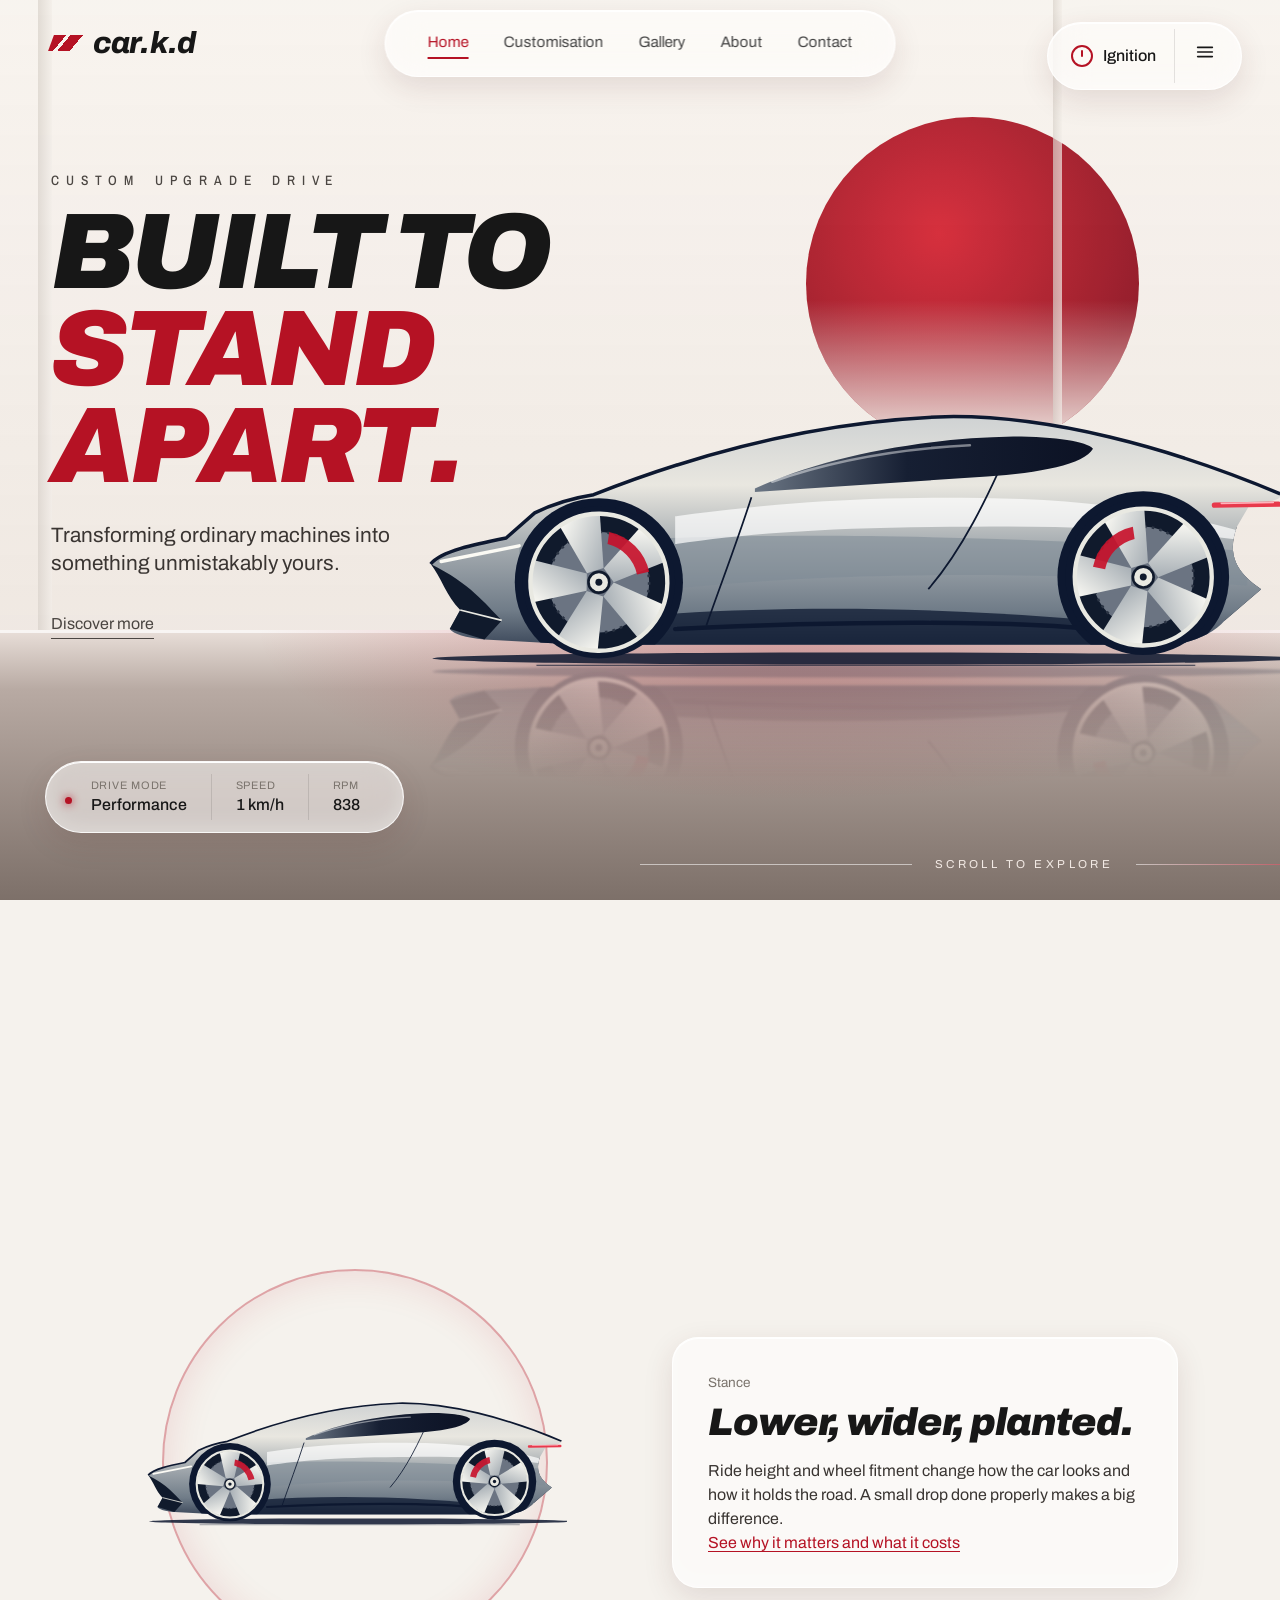
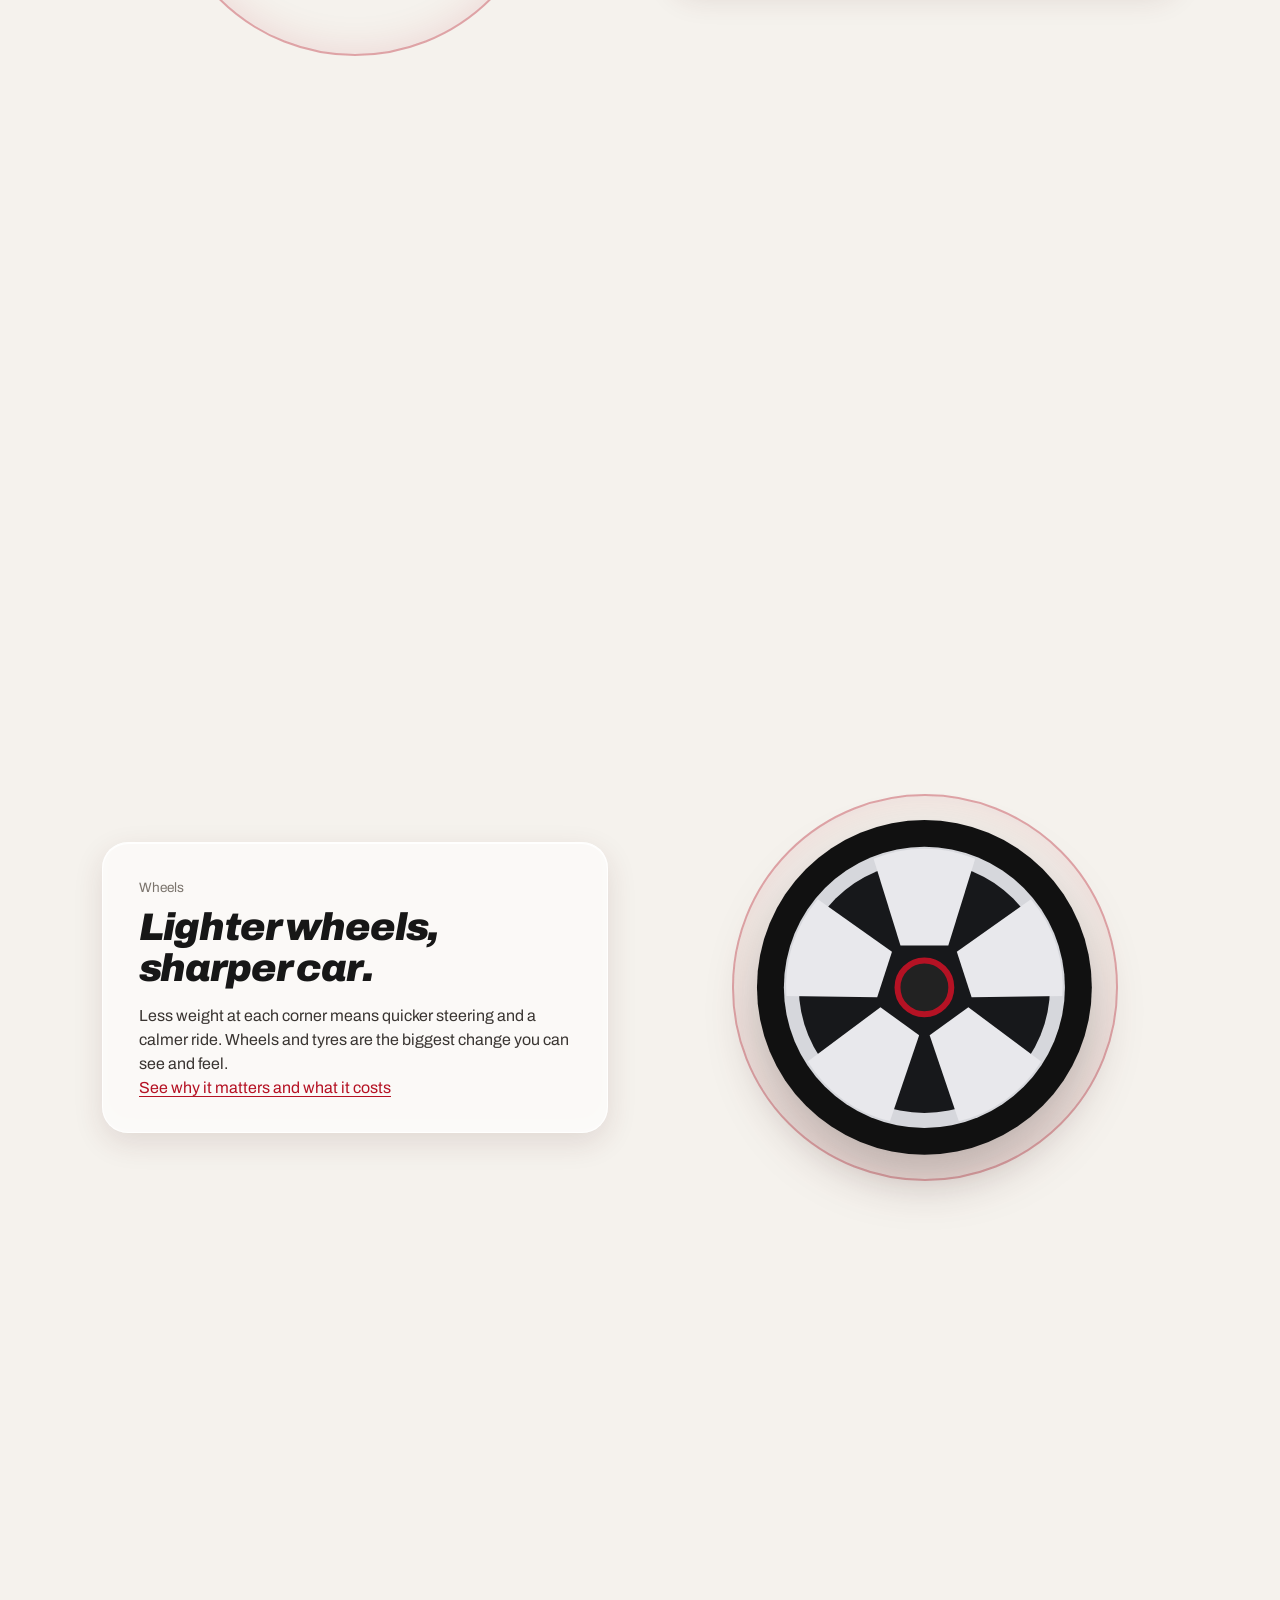
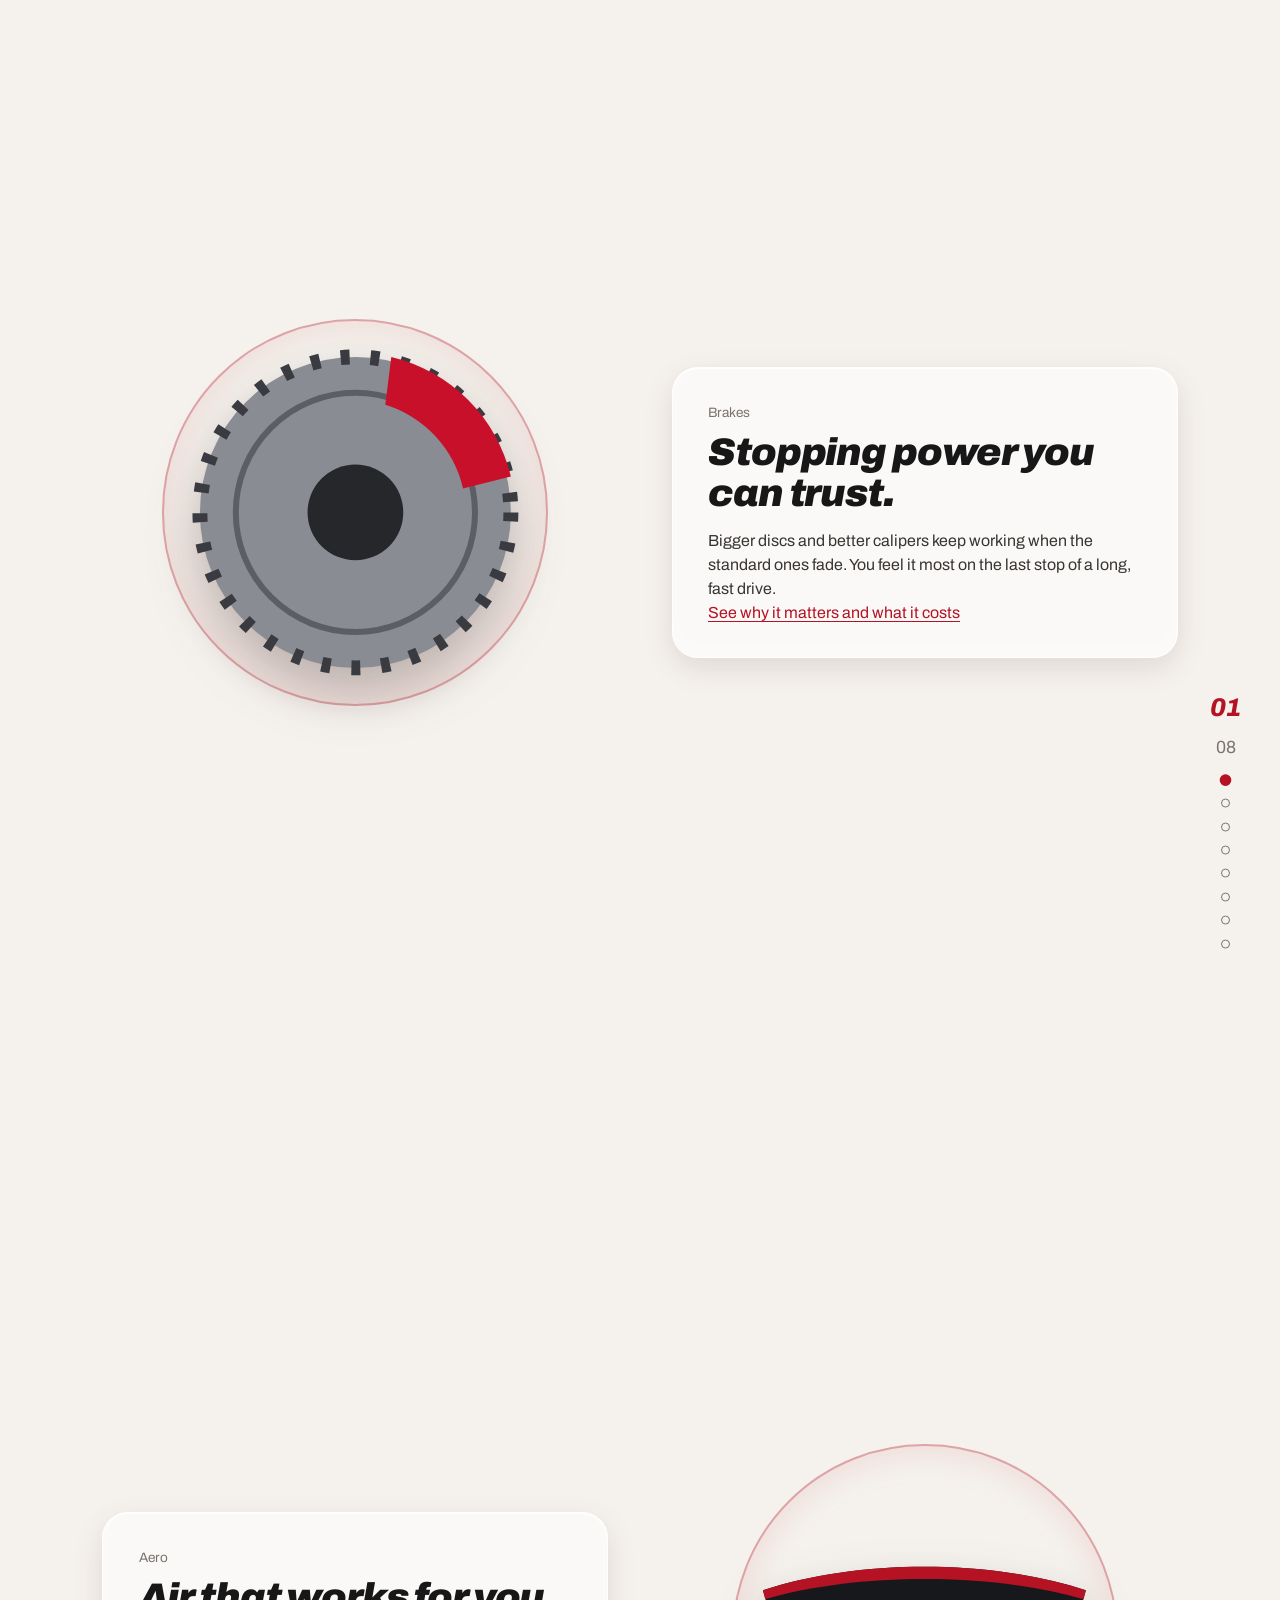
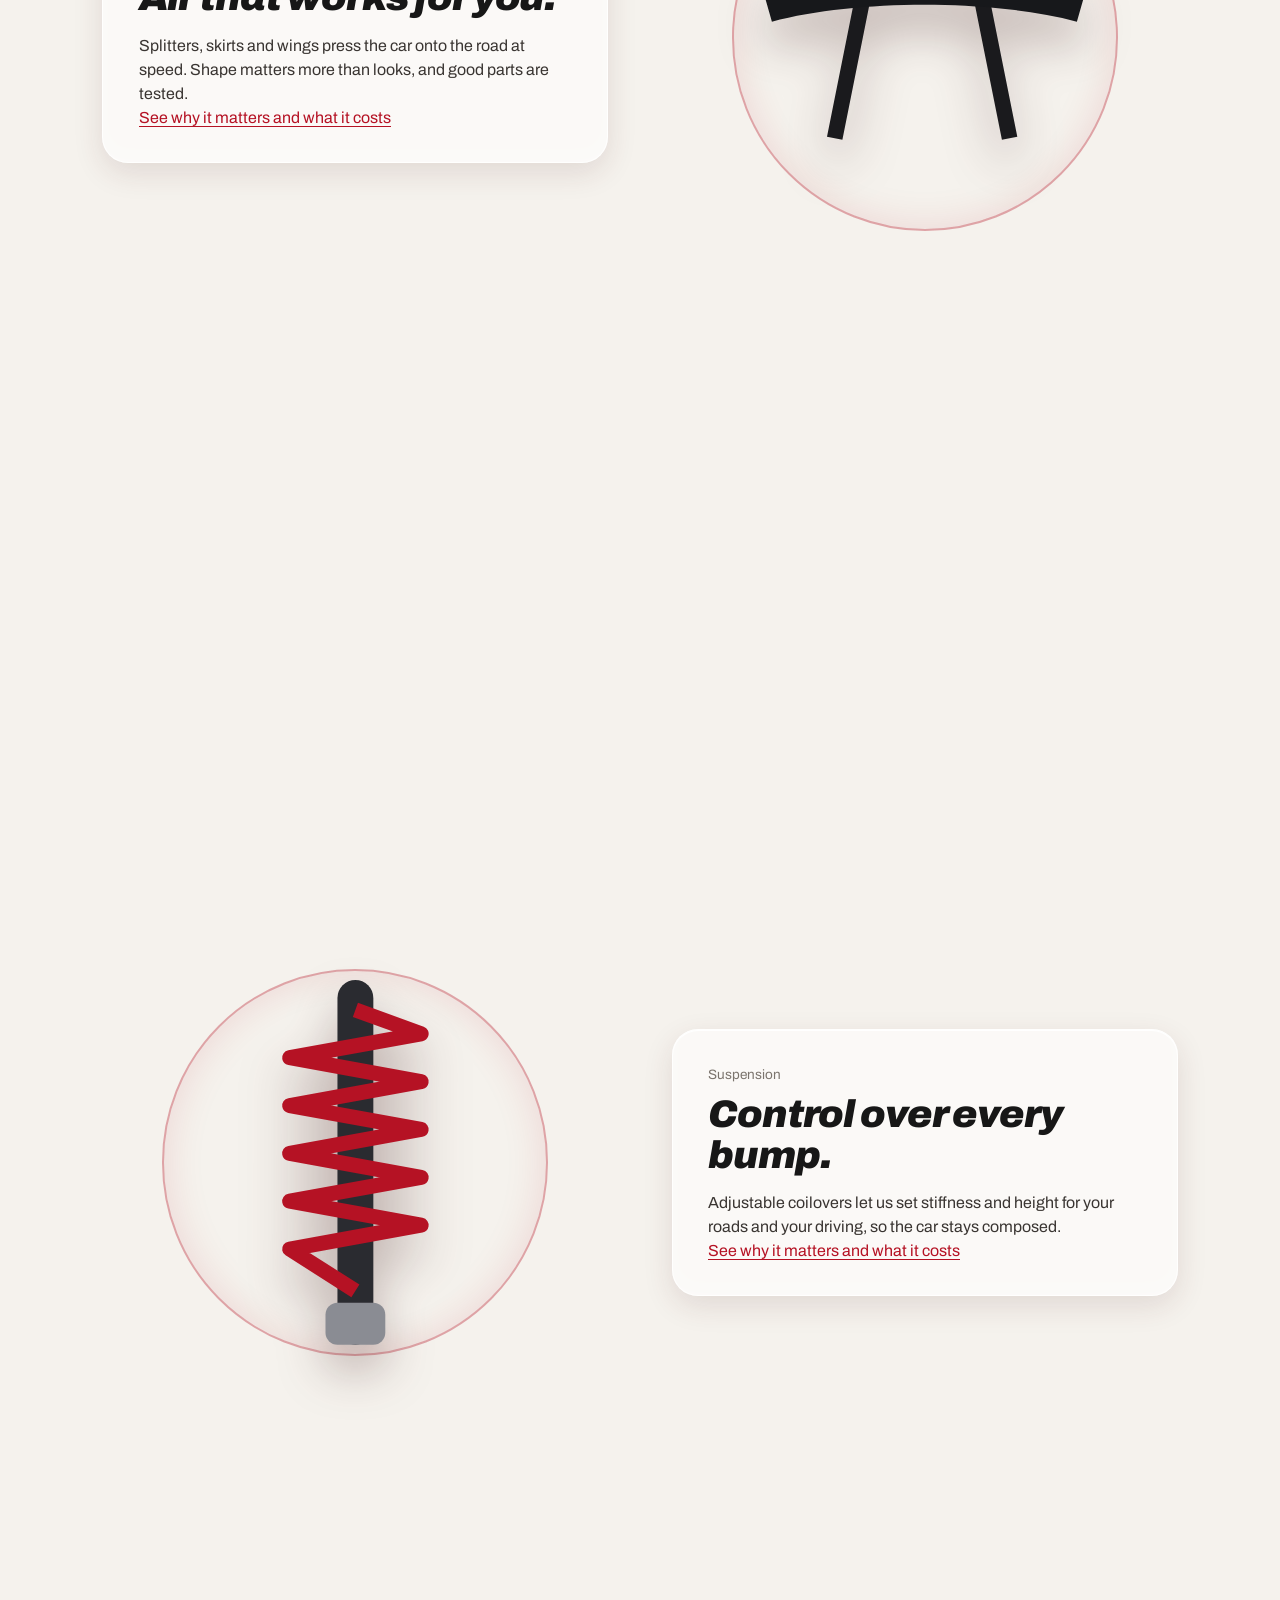
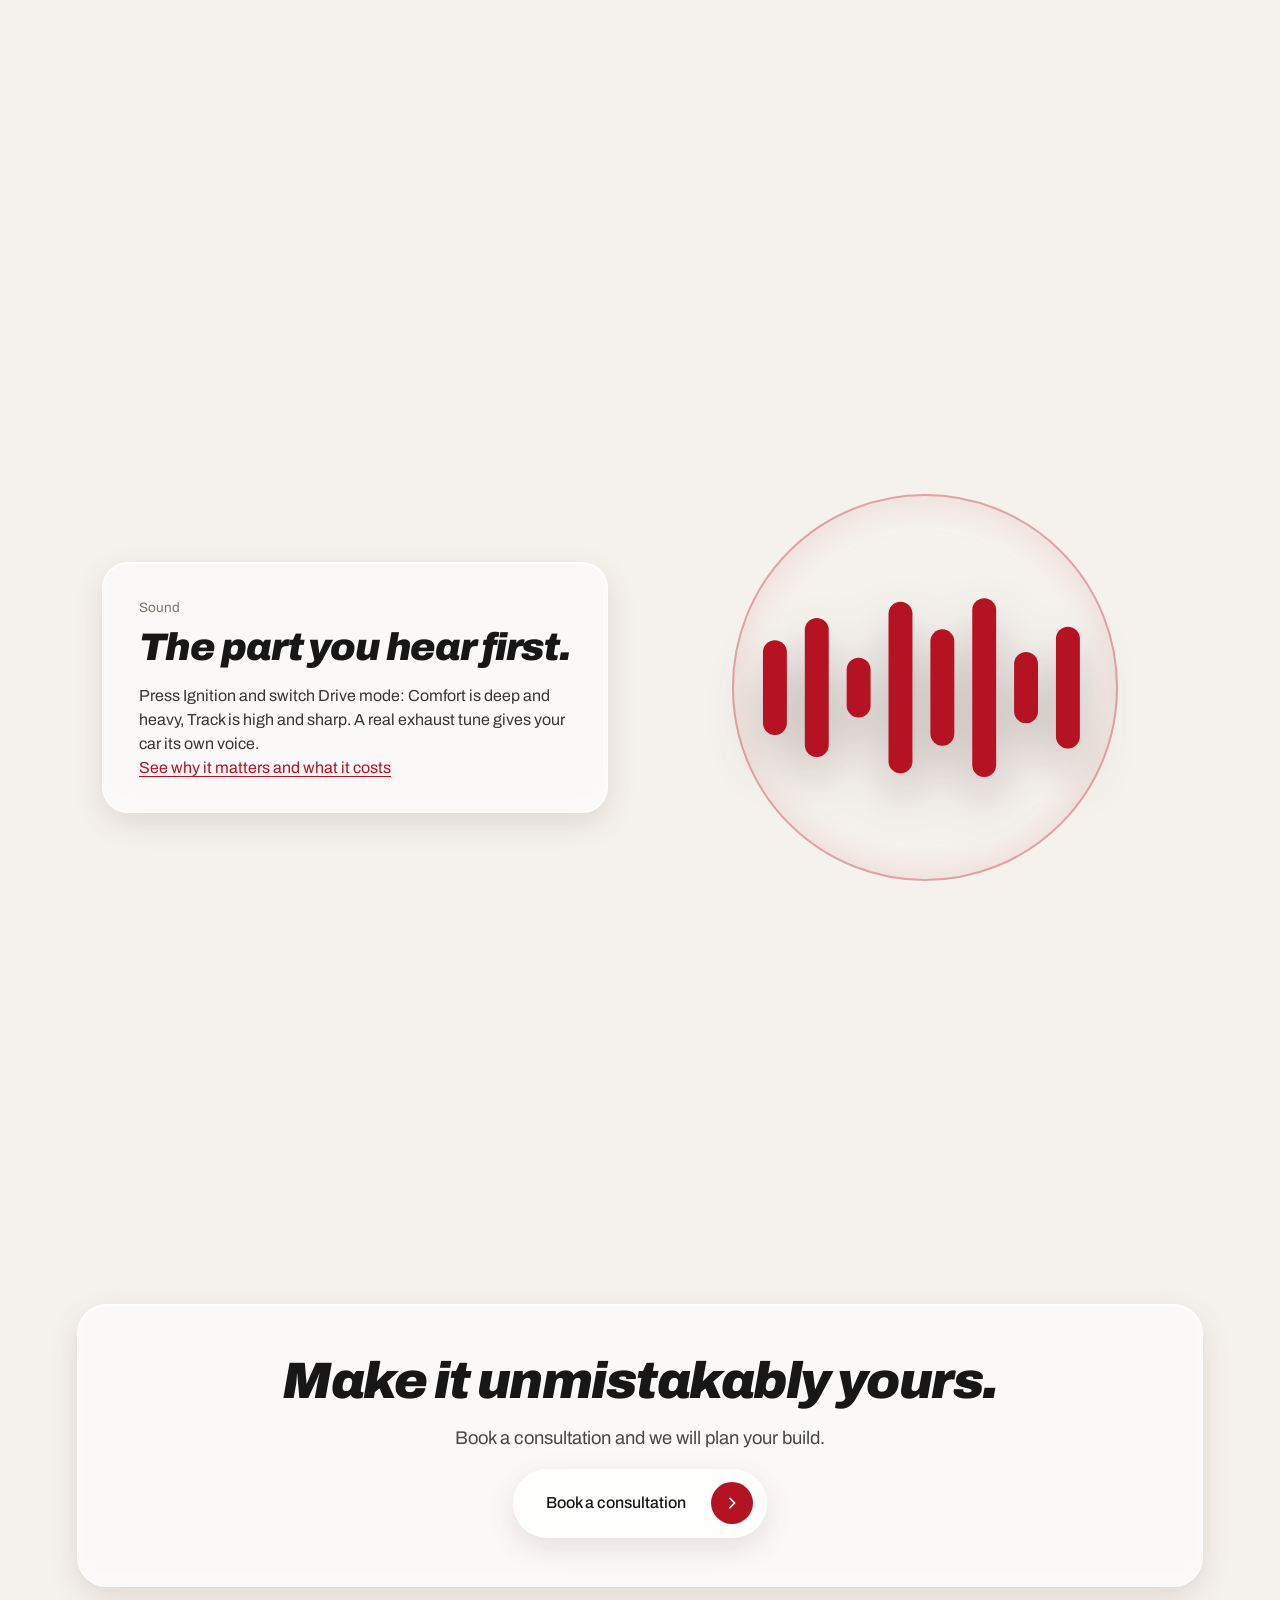
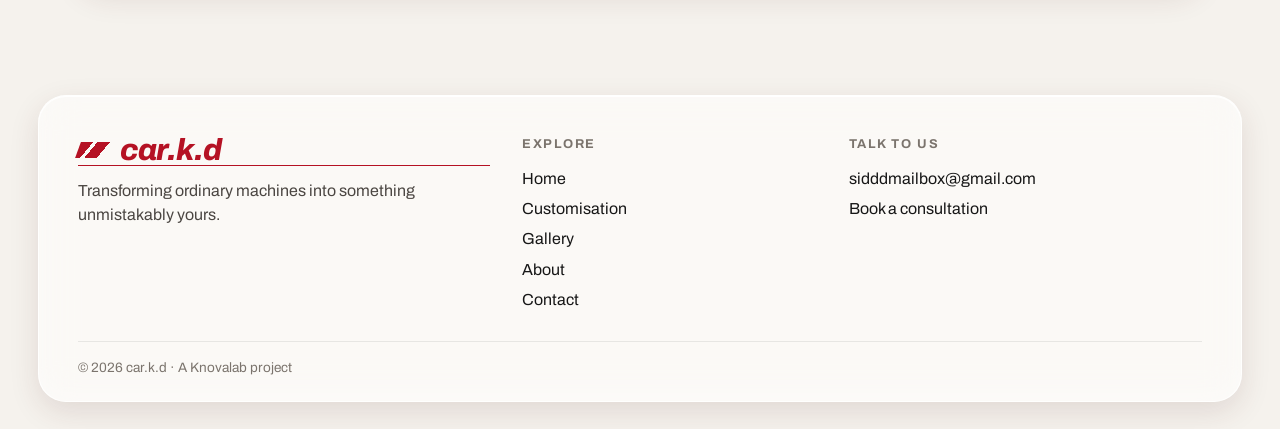
==== commit 697d8d52: "Add files via upload" ====
--- a/car-knovalab-demo/index.html
+++ b/car-knovalab-demo/index.html
@@ -6,7 +6,7 @@
 <link rel="preconnect" href="https://fonts.googleapis.com"><link rel="preconnect" href="https://fonts.gstatic.com" crossorigin>
 <link href="https://fonts.googleapis.com/css2?family=Archivo:ital,wght@0,400;0,500;1,800;1,900&family=Archivo+Narrow:wght@500&display=swap" rel="stylesheet">
 <link rel="stylesheet" href="assets/style.css"><noscript><style>.r,.rv{opacity:1!important;transform:none!important}#loader{display:none}</style></noscript></head>
-<body><div id="loader" aria-hidden="true"><div class="brand big"><i></i>car.k.d</div><div class="bar"><span></span></div></div><div class="bgwheel" aria-hidden="true"><svg viewBox="-110 -110 220 220"><defs><linearGradient id="bwS" x1="0" y1="0" x2="1" y2="1"><stop offset="0" stop-color="#fbfaf4"/><stop offset="1" stop-color="#8f98a1"/></linearGradient></defs><path d="M14 -62A64 64 0 0 1 62 -14L46 -10A48 48 0 0 0 11 -46Z" fill="#c8102a"/><g class="bgspin"><circle r="100" fill="#121317"/><circle r="100" fill="none" stroke="#2b2d33" stroke-width="3" stroke-dasharray="2.5 3.5"/><circle r="92" fill="none" stroke="#2f3238" stroke-width="1.5"/><circle r="84" fill="#e4e4dc"/><circle r="78" fill="#161a26"/><circle r="56" fill="#6b7482"/><circle r="56" fill="none" stroke="#2b3444" stroke-width="3" stroke-dasharray="3 6"/><path transform="rotate(0)" d="M-10 -18L-24 -74A78 78 0 0 1 24 -74L10 -18Z" fill="url(#bwS)"/><path transform="rotate(72)" d="M-10 -18L-24 -74A78 78 0 0 1 24 -74L10 -18Z" fill="url(#bwS)"/><path transform="rotate(144)" d="M-10 -18L-24 -74A78 78 0 0 1 24 -74L10 -18Z" fill="url(#bwS)"/><path transform="rotate(216)" d="M-10 -18L-24 -74A78 78 0 0 1 24 -74L10 -18Z" fill="url(#bwS)"/><path transform="rotate(288)" d="M-10 -18L-24 -74A78 78 0 0 1 24 -74L10 -18Z" fill="url(#bwS)"/><circle r="78" fill="none" stroke="#B51224" stroke-width="2.5"/><circle r="22" fill="#e4e4dc"/><circle transform="rotate(0) translate(0 -17)" r="3.2" fill="#2a2d33"/><circle transform="rotate(72) translate(0 -17)" r="3.2" fill="#2a2d33"/><circle transform="rotate(144) translate(0 -17)" r="3.2" fill="#2a2d33"/><circle transform="rotate(216) translate(0 -17)" r="3.2" fill="#2a2d33"/><circle transform="rotate(288) translate(0 -17)" r="3.2" fill="#2a2d33"/><circle r="7" fill="#B51224"/></g></svg></div>
+<body><div id="loader" aria-hidden="true"><div class="brand big"><i></i>car.k.d</div><div class="bar"><span></span></div></div>
 <header class="top"><a class="brand" href="index.html"><i></i>car.k.d</a><nav class="glass nav" aria-label="Main"><a href="index.html" class=on>Home</a><a href="customisation.html">Customisation</a><a href="gallery.html">Gallery</a><a href="about.html">About</a><a href="contact.html">Contact</a></nav></header>
 <aside class="glass dock" aria-label="Studio controls"><button id="ignite" class="ign" aria-pressed="false" aria-label="Start the engine"><i></i><span id="ignLabel">Ignition</span></button><button id="menuBtn" class="menu" aria-expanded="false" aria-controls="menu" aria-label="Open menu"><svg viewBox="0 0 24 24" width="22" height="22"><path d="M4 7h16M4 12h16M4 17h16" stroke="currentColor" stroke-width="1.8" stroke-linecap="round"/></svg></button></aside>
 <div id="menu" class="glass menu-panel" hidden><a href="index.html">Home</a><a href="customisation.html">Customisation</a><a href="gallery.html">Gallery</a><a href="about.html">About</a><a href="contact.html">Contact</a></div>
